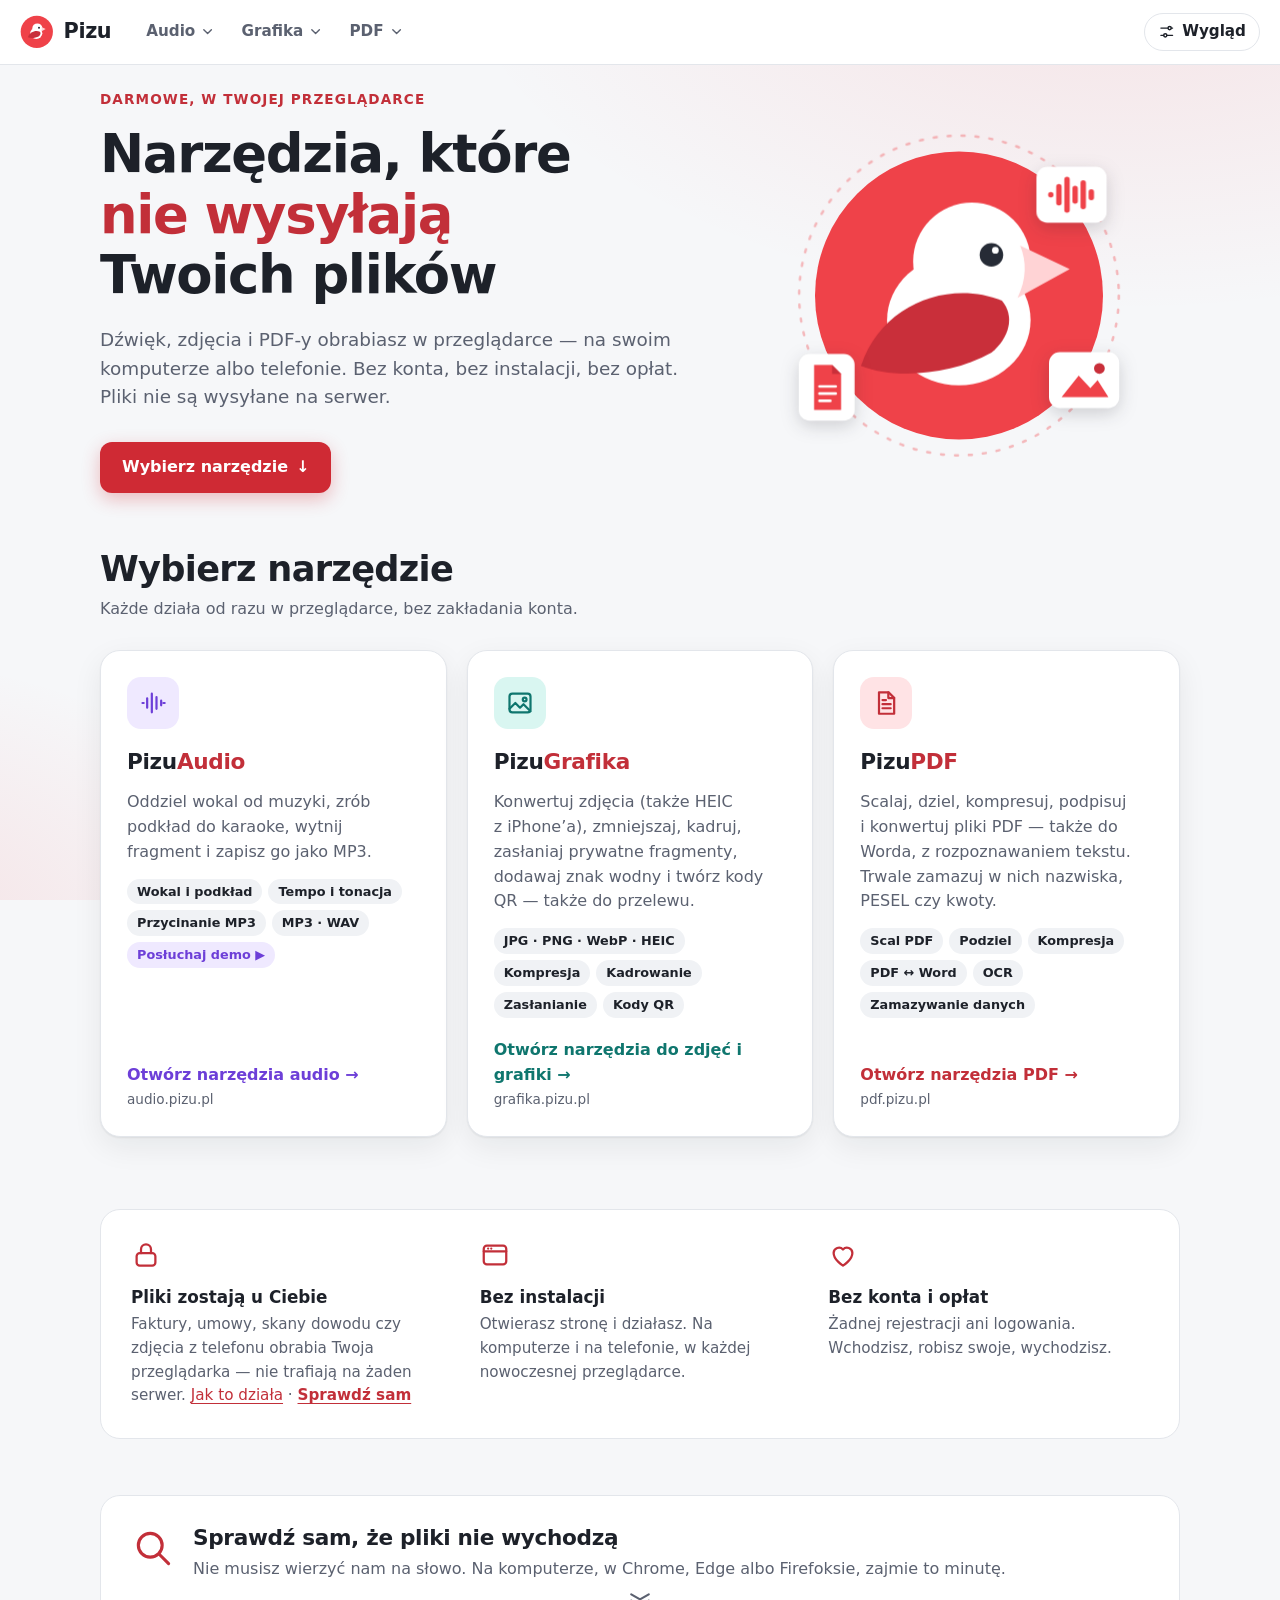
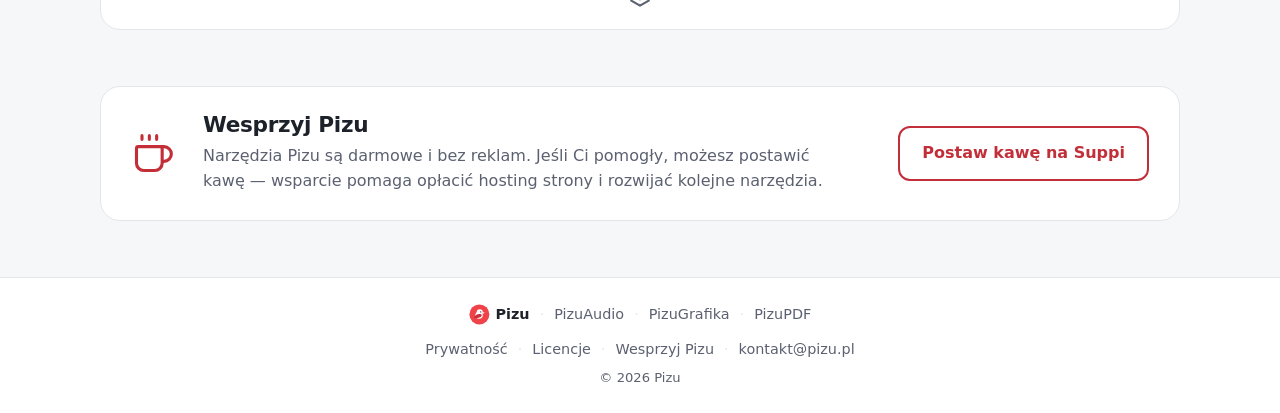
==== index.html @ 50d87a5e "Wdrożenie (2026-10-23 22:27) Źródło: pizu-pl a60a5ba" ====
<!DOCTYPE html>
<html lang="pl">
<head>
  <meta charset="utf-8">
  <meta name="viewport" content="width=device-width, initial-scale=1">
  <meta
    http-equiv="Content-Security-Policy"
    content="default-src 'self'; script-src 'self'; style-src 'self'; img-src 'self' data:; base-uri 'none'; form-action 'none'"
  >
  <title>Pizu — narzędzia, które nie wysyłają Twoich plików</title>
  <meta name="description" content="Darmowe narzędzia do dźwięku, zdjęć i PDF-ów, które działają w Twojej przeglądarce. Pliki są przetwarzane na Twoim urządzeniu, bez przesyłania ich na serwer.">
  <link rel="canonical" href="https://pizu.pl/">
  <meta name="theme-color" content="#f6f7f9" media="(prefers-color-scheme: light)">
  <meta name="theme-color" content="#121419" media="(prefers-color-scheme: dark)">
  <meta property="og:title" content="Pizu — narzędzia, które nie wysyłają Twoich plików">
  <meta property="og:description" content="Dźwięk, zdjęcia i PDF-y w przeglądarce. Bez konta, bez instalacji, bez wysyłania plików.">
  <meta property="og:type" content="website">
  <meta property="og:url" content="https://pizu.pl/">
  <meta property="og:site_name" content="Pizu">
  <meta property="og:locale" content="pl_PL">
  <!-- grafika: scripts/og-image.html → node scripts/og-image.mjs -->
  <meta property="og:image" content="https://pizu.pl/og-image.png">
  <meta property="og:image:type" content="image/png">
  <meta property="og:image:width" content="1200">
  <meta property="og:image:height" content="630">
  <meta property="og:image:alt" content="Ptak Pizu i napis: Pizu — narzędzia, które nie wysyłają Twoich plików. Dźwięk, zdjęcia, PDF.">
  <meta name="twitter:card" content="summary_large_image">
  <link rel="icon" type="image/svg+xml" href="favicon.svg">
  <!-- motyw, kontrast, tekst i animacje z panelu „Wygląd” — przed pierwszym malowaniem -->
  <script src="settings-init.js?v=d008af4809"></script>
  <!-- wspólna belka i stopka wszystkich stron Pizu (źródło: shell/, kopiuje scripts/sync-shell.mjs) -->
  <link rel="stylesheet" href="pizu-shell.css?v=130de81fc6">
  <link rel="stylesheet" href="start.css?v=0d80e760e8">
  <script src="pizu-shell.js?v=9f5e99d223" defer></script>
  <script src="start.js?v=29571391bf" defer></script>
</head>
<body>
  <a class="skip" href="#narzedzia">Przejdź do narzędzi</a>

  <pizu-header site="home" settings>
    <!-- bez JavaScriptu zostają zwykłe linki; skrypt zamienia je na pełną belkę z menu -->
    <nav class="pz-bar" aria-label="Narzędzia Pizu">
      <a class="pz-logo" href="https://pizu.pl/"><span class="pz-logo-name">Pizu</span></a>
      <a href="https://audio.pizu.pl/">PizuAudio</a>
      <a href="https://grafika.pizu.pl/">PizuGrafika</a>
      <a href="https://pdf.pizu.pl/">PizuPDF</a>
    </nav>
  </pizu-header>

  <main>
    <section class="hero">
      <div class="hero-text">
        <p class="eyebrow">Darmowe, w&nbsp;Twojej przeglądarce</p>
        <h1>Narzędzia, które <em>nie wysyłają</em> Twoich plików</h1>
        <p class="lead">
          Dźwięk, zdjęcia i&nbsp;PDF-y obrabiasz w&nbsp;przeglądarce — na swoim komputerze albo telefonie.
          Bez konta, bez instalacji, bez opłat. Pliki nie są wysyłane na serwer.
        </p>
        <a class="button" href="#narzedzia">Wybierz narzędzie <span aria-hidden="true">↓</span></a>
      </div>

      <div class="hero-art" aria-hidden="true">
        <svg class="mascot" viewBox="0 0 400 400">
          <circle cx="200" cy="205" r="160" class="c-brand" />
          <circle cx="200" cy="205" r="160" class="ring" />
          <g class="bird" transform="translate(62 80) scale(1.45)">
            <ellipse cx="95" cy="105" rx="55" ry="50" class="c-white" />
            <circle cx="105" cy="60" r="45" class="c-white" />
            <path d="M142 48 L180 66 L140 88 C147 74 147 60 142 48 Z" class="c-beak" />
            <g class="eye">
              <circle cx="120" cy="55" r="9" class="c-ink pupil" />
              <circle cx="123" cy="51.5" r="2.6" class="c-white glint" />
            </g>
            <path d="M20 140 C36 92 88 74 128 90 C138 102 134 118 120 130 C88 148 44 150 20 140 Z" class="c-wing" />
          </g>

          <!-- plakietki trzech narzędzi; animowana jest wewnętrzna grupa, bo CSS transform nadpisałby atrybut -->
          <g transform="translate(286 62)">
            <g class="badge badge-1">
              <rect width="78" height="62" rx="12" class="c-card" />
              <path d="M16 31 v0 M25 22 v18 M34 14 v34 M43 24 v14 M52 18 v26 M61 28 v6" class="c-wave" />
            </g>
          </g>
          <g transform="translate(300 268)">
            <g class="badge badge-2">
              <rect width="78" height="62" rx="12" class="c-card" />
              <path d="M14 50 L33 26 L46 40 L54 31 L66 50 Z" class="c-brand" />
              <circle cx="56" cy="18" r="6" class="c-wing" />
            </g>
          </g>
          <g transform="translate(22 270)">
            <g class="badge badge-3">
              <rect width="62" height="74" rx="12" class="c-card" />
              <path d="M17 12 h20 l10 10 v40 h-30 Z" class="c-brand" />
              <path d="M37 12 v10 h10 Z" class="c-wing" />
              <path d="M23 36 h18 M23 44 h18 M23 52 h12" class="c-lines" />
            </g>
          </g>
        </svg>
      </div>
    </section>

    <section id="narzedzia" class="tools" aria-labelledby="narzedzia-tytul">
      <div class="section-head">
        <h2 id="narzedzia-tytul">Wybierz narzędzie</h2>
        <p>Każde działa od razu w&nbsp;przeglądarce, bez zakładania konta.</p>
      </div>

      <!-- Cała karta prowadzi do narzędzia (rozciągnięty link .tool-link), a tagi to osobne linki do podstron —
           linków nie można zagnieżdżać, więc karta to <div>, nie <a>. -->
      <ul class="tool-list">
        <li>
          <div class="tool tool-audio">
            <span class="tool-icon" aria-hidden="true">
              <svg viewBox="0 0 24 24"><path d="M3 12h1M7 8v8M11 4v16M15 7v10M19 10v4M22 12h-1" /></svg>
            </span>
            <a class="tool-name tool-link" href="https://audio.pizu.pl/">Pizu<span class="tool-name-product">Audio</span></a>
            <span class="tool-desc">Oddziel wokal od muzyki, zrób podkład do karaoke, wytnij fragment i&nbsp;zapisz go jako MP3.</span>
            <span class="tool-tags">
              <a href="https://audio.pizu.pl/oddziel-wokal/">Wokal i&nbsp;podkład</a>
              <a href="https://audio.pizu.pl/oddziel-wokal/">Tempo i&nbsp;tonacja</a>
              <a href="https://audio.pizu.pl/przytnij-mp3/">Przycinanie MP3</a>
              <a href="https://audio.pizu.pl/przytnij-mp3/">MP3 · WAV</a>
              <a class="tool-demo" href="https://audio.pizu.pl/oddziel-wokal/?demo">Posłuchaj demo ▶</a>
            </span>
            <span class="tool-foot" aria-hidden="true">
              <span class="tool-go">Otwórz narzędzia audio <span>→</span></span>
              <span class="tool-url">audio.pizu.pl</span>
            </span>
          </div>
        </li>
        <li>
          <div class="tool tool-grafika">
            <span class="tool-icon" aria-hidden="true">
              <svg viewBox="0 0 24 24"><rect x="3" y="4" width="18" height="16" rx="2.5" /><path d="M3 17l5-5 4 4 3-3 6 6" /><circle cx="16" cy="9" r="1.6" /></svg>
            </span>
            <a class="tool-name tool-link" href="https://grafika.pizu.pl/">Pizu<span class="tool-name-product">Grafika</span></a>
            <span class="tool-desc">Konwertuj zdjęcia (także HEIC z&nbsp;iPhone’a), zmniejszaj, kadruj, zasłaniaj prywatne fragmenty, dodawaj znak wodny i&nbsp;twórz kody QR — także do przelewu.</span>
            <span class="tool-tags">
              <a href="https://grafika.pizu.pl/konwertuj-zdjecia/">JPG · PNG · WebP · HEIC</a>
              <a href="https://grafika.pizu.pl/konwertuj-zdjecia/">Kompresja</a>
              <a href="https://grafika.pizu.pl/kadruj-zdjecie/">Kadrowanie</a>
              <a href="https://grafika.pizu.pl/zaslon-i-znak-wodny/">Zasłanianie</a>
              <a href="https://grafika.pizu.pl/kod-qr/">Kody QR</a>
            </span>
            <span class="tool-foot" aria-hidden="true">
              <span class="tool-go">Otwórz narzędzia do zdjęć i grafiki <span>→</span></span>
              <span class="tool-url">grafika.pizu.pl</span>
            </span>
          </div>
        </li>
        <li>
          <div class="tool tool-pdf">
            <span class="tool-icon" aria-hidden="true">
              <svg viewBox="0 0 24 24"><path d="M6 2.8h8.2L19 7.6v13.6H6z" /><path d="M14 2.8v5h5" /><path d="M9 13h7M9 16.5h7M9 9.5h3" /></svg>
            </span>
            <a class="tool-name tool-link" href="https://pdf.pizu.pl/">Pizu<span class="tool-name-product">PDF</span></a>
            <span class="tool-desc">Scalaj, dziel, kompresuj, podpisuj i&nbsp;konwertuj pliki PDF — także do Worda, z&nbsp;rozpoznawaniem tekstu. Trwale zamazuj w&nbsp;nich nazwiska, PESEL czy kwoty.</span>
            <span class="tool-tags">
              <a href="https://pdf.pizu.pl/scal-pdf/">Scal PDF</a>
              <a href="https://pdf.pizu.pl/podziel-pdf/">Podziel</a>
              <a href="https://pdf.pizu.pl/kompresuj-pdf/">Kompresja</a>
              <a href="https://pdf.pizu.pl/pdf-na-word/">PDF ↔ Word</a>
              <a href="https://pdf.pizu.pl/ocr-pdf/">OCR</a>
              <a href="https://pdf.pizu.pl/zamaz-dane-w-pdf/">Zamazywanie danych</a>
            </span>
            <span class="tool-foot" aria-hidden="true">
              <span class="tool-go">Otwórz narzędzia PDF <span>→</span></span>
              <span class="tool-url">pdf.pizu.pl</span>
            </span>
          </div>
        </li>
      </ul>
    </section>

    <section class="why" aria-labelledby="why-tytul">
      <h2 id="why-tytul" class="visually-hidden">Dlaczego te narzędzia</h2>
      <ul class="why-list">
        <li>
          <svg viewBox="0 0 24 24" aria-hidden="true"><rect x="4.5" y="10.5" width="15" height="10" rx="2.5" /><path d="M8 10.5V7.5a4 4 0 0 1 8 0v3" /></svg>
          <h3>Pliki zostają u&nbsp;Ciebie</h3>
          <p>Faktury, umowy, skany dowodu czy zdjęcia z&nbsp;telefonu obrabia Twoja przeglądarka — nie trafiają na żaden serwer. <button class="link-button" type="button" data-about="privacy" aria-haspopup="dialog">Jak to działa</button> · <a href="#sprawdz">Sprawdź sam</a></p>
        </li>
        <li>
          <svg viewBox="0 0 24 24" aria-hidden="true"><rect x="3" y="4.5" width="18" height="15" rx="2.5" /><path d="M3 9h18M6.5 6.8h.01M9 6.8h.01" /></svg>
          <h3>Bez instalacji</h3>
          <p>Otwierasz stronę i&nbsp;działasz. Na komputerze i&nbsp;na telefonie, w&nbsp;każdej nowoczesnej przeglądarce.</p>
        </li>
        <li>
          <svg viewBox="0 0 24 24" aria-hidden="true"><path d="M12 20.5s-7.5-4.6-7.5-10.2A4.3 4.3 0 0 1 12 7.6a4.3 4.3 0 0 1 7.5 2.7c0 5.6-7.5 10.2-7.5 10.2z" /></svg>
          <h3>Bez konta i&nbsp;opłat</h3>
          <p>Żadnej rejestracji ani logowania. Wchodzisz, robisz swoje, wychodzisz.</p>
        </li>
      </ul>
    </section>

    <!-- Test prywatności dla każdego: karta Sieć w narzędziach przeglądarki (sprawdzone 23.10 na zamazywaniu z OCR).
         Wyjątki muszą się zgadzać z zakładką „Prywatność” w oknie „O Pizu”: model AI z Hugging Face w PizuAudio
         i raporty Sentry w PizuPDF. Gdy narzędzie zacznie łączyć się z czymś nowym, popraw też tę sekcję. -->
    <section id="sprawdz" class="check" aria-labelledby="sprawdz-tytul">
      <div class="check-head">
        <svg class="check-icon" viewBox="0 0 24 24" aria-hidden="true"><circle cx="10.5" cy="10.5" r="6.5" /><path d="M15.4 15.4L20.5 20.5" /></svg>
        <div>
          <h2 id="sprawdz-tytul">Sprawdź sam, że pliki nie wychodzą</h2>
          <p>Nie musisz wierzyć nam na słowo. Na komputerze, w&nbsp;Chrome, Edge albo Firefoksie, zajmie to minutę.</p>
        </div>
      </div>
      <!-- Domyślnie zwinięte: widać nagłówek i strzałkę. <details> działa bez JavaScriptu, Chrome sam je rozwija przy
           szukaniu na stronie, a nagłówek zostaje nagłówkiem (poza <summary>). Zwiniętą kartę rozwija kliknięcie
           w dowolnym miejscu (start.css), link „Sprawdź sam” i adres #sprawdz (start.js). -->
      <details class="check-more" id="sprawdz-kroki">
        <summary><span class="visually-hidden">Kroki: jak to sprawdzić</span><svg class="check-chevron" viewBox="0 0 24 24" aria-hidden="true"><path d="M5 7.5l7 4 7-4M5 12.5l7 4 7-4" /></svg></summary>
        <div class="check-body">
          <!-- Bez filtra po metodzie: lista od otwarcia panelu jest krótka, a filtr method:POST ukryłby PUT czy WebSocket.
               role="list", bo Safari z VoiceOver nie traktuje listy z list-style: none jak listy (wyjątek w scripts/w3c.mjs). -->
          <ol class="check-steps" role="list">
            <li>Otwórz narzędzie, np. <a href="https://pdf.pizu.pl/zamaz-dane-w-pdf/" target="_blank" rel="noopener">zamazywanie danych w&nbsp;PDF</a> (w&nbsp;nowej karcie — ta instrukcja zostanie tutaj), i&nbsp;naciśnij <kbd>F12</kbd>. Na Macu: <kbd>Option&nbsp;<span aria-hidden="true">⌥</span></kbd>&nbsp;+ <kbd>Command&nbsp;<span aria-hidden="true">⌘</span></kbd>&nbsp;+&nbsp;<kbd>I</kbd>.</li>
            <li>W&nbsp;panelu, który się otworzy, wybierz kartę <strong>Sieć</strong> (Network). Gdy panel jest wąski, bywa schowana pod przyciskiem <strong>»</strong>.</li>
            <li>Wrzuć plik i&nbsp;go obrób. Na liście pojawi się każde połączenie, które strona nawiąże od tej chwili.</li>
            <li>Przejrzyj listę: nie ma na niej nic, co wysyła Twój plik — najwyżej pobieranie części narzędzia, opisane w&nbsp;ramce.</li>
          </ol>
          <div class="check-notes">
            <h3>Co możesz tam zobaczyć</h3>
            <ul>
              <li>Pobieranie (GET) części narzędzia z&nbsp;jego serwera, np. pdf.pizu.pl, przy pierwszym użyciu niektórych funkcji, takich jak rozpoznawanie tekstu (OCR) czy zdjęcia HEIC. W&nbsp;PizuAudio przy pierwszym oddzielaniu wokalu także modelu AI (ok. 172&nbsp;MB) z&nbsp;Hugging Face. To przeglądarka ściąga narzędzie, a&nbsp;nie wysyła Twoich plików.</li>
              <li>W&nbsp;PizuPDF czasem małe żądanie POST do <code>ingest.de.sentry.io</code> — raport o&nbsp;błędzie albo czas wczytywania strony, bez pliku i&nbsp;jego nazwy. Kliknij je, żeby zobaczyć, co zawiera.</li>
            </ul>
          </div>
        </div>
      </details>
    </section>

    <!-- Zwykły link do Suppi zamiast ich widżetu: widżet wczytywałby obrazek z suppi.pl przy każdej wizycie. -->
    <section id="wsparcie" class="support" aria-labelledby="wsparcie-tytul">
      <svg class="support-icon" viewBox="0 0 24 24" aria-hidden="true"><path d="M10 2v2M14 2v2M6 2v2" /><path d="M16 8a1 1 0 0 1 1 1v8a4 4 0 0 1-4 4H7a4 4 0 0 1-4-4V9a1 1 0 0 1 1-1h14a4 4 0 1 1 0 8h-1" /></svg>
      <div class="support-text">
        <h2 id="wsparcie-tytul">Wesprzyj Pizu</h2>
        <p>Narzędzia Pizu są darmowe i&nbsp;bez reklam. Jeśli Ci pomogły, możesz postawić kawę — wsparcie pomaga opłacić hosting strony i&nbsp;rozwijać kolejne narzędzia.</p>
      </div>
      <a class="button support-button" href="https://suppi.pl/pizu" target="_blank" rel="noopener">Postaw kawę na Suppi<span class="visually-hidden"> (otwiera się w nowej karcie)</span></a>
    </section>
  </main>

  <pizu-footer>
    <p class="pz-foot">© 2026 Pizu · <a href="https://audio.pizu.pl/">PizuAudio</a> · <a href="https://grafika.pizu.pl/">PizuGrafika</a> · <a href="https://pdf.pizu.pl/">PizuPDF</a> · <a href="mailto:kontakt@pizu.pl">kontakt@pizu.pl</a></p>
  </pizu-footer>

  <!-- Okno „O Pizu” — jak „O aplikacji” w narzędziach. Prywatność streszcza zakładki „Prywatność” narzędzi:
       przy zmianach w narzędziach (co pobierają, co zapisują w przeglądarce) zaktualizuj też tutaj. -->
  <dialog class="about" aria-labelledby="about-title">
    <div class="settings-body">
      <div class="settings-head">
        <h2 id="about-title">O Pizu</h2>
        <button class="icon-button" type="button" data-dialog-close aria-label="Zamknij">
          <svg viewBox="0 0 24 24" aria-hidden="true"><path d="M6 6l12 12M18 6L6 18" /></svg>
        </button>
      </div>

      <div class="tabs" role="tablist" aria-label="Informacje o Pizu">
        <button type="button" role="tab" id="tab-privacy" aria-controls="panel-privacy" aria-selected="true" data-tab="privacy">Prywatność</button>
        <button type="button" role="tab" id="tab-licenses" aria-controls="panel-licenses" aria-selected="false" tabindex="-1" data-tab="licenses">Licencje</button>
        <button type="button" role="tab" id="tab-contact" aria-controls="panel-contact" aria-selected="false" tabindex="-1" data-tab="contact">Kontakt</button>
      </div>

      <div class="tab-panel" role="tabpanel" id="panel-privacy" aria-labelledby="tab-privacy" tabindex="0">
        <p class="about-lead">Twoje pliki są przetwarzane lokalnie w&nbsp;przeglądarce, bez przesyłania ich na serwer. Szczegóły:</p>
        <dl class="privacy-list">
          <div>
            <dt>Twoje pliki</dt>
            <dd>PizuAudio, PizuGrafika i&nbsp;PizuPDF obrabiają pliki w&nbsp;Twojej przeglądarce, na Twoim urządzeniu. Ani pliki, ani wyniki nie są przesyłane na nasz serwer ani do innych firm.</dd>
          </div>
          <div>
            <dt>Co pobiera przeglądarka</dt>
            <dd>Przy otwarciu narzędzia — jego stronę z&nbsp;serwera Pizu, a&nbsp;przy niektórych funkcjach dodatkowe moduły z&nbsp;tego samego serwera (np. obsługę zdjęć HEIC i&nbsp;rozpoznawanie tekstu w&nbsp;PDF). Wyjątek: model AI do oddzielania wokalu w&nbsp;PizuAudio (ok. 172&nbsp;MB) przy pierwszym użyciu pobierany jest z&nbsp;serwisu Hugging Face, który widzi wtedy Twój adres IP — ale nie Twoje nagrania.</dd>
          </div>
          <div>
            <dt>Czy potrzebny jest internet</dt>
            <dd>Tak — do otwarcia narzędzia i&nbsp;pobrania potrzebnych modułów. Sama obróbka plików odbywa się już na Twoim urządzeniu.</dd>
          </div>
          <div>
            <dt>Co zostaje w&nbsp;przeglądarce</dt>
            <dd>Ustawienia wyglądu, zapisywane osobno dla każdego adresu. PizuPDF pamięta też kopie ostatnio otwieranych plików, żeby łatwo do nich wrócić — każdą usuniesz ikoną kosza. PizuAudio przechowuje pobrany model AI, żeby nie ściągać go ponownie. Do zamknięcia karty narzędzie pamięta też, że wzmianka o&nbsp;wsparciu już się pokazała. Wszystko usuniesz, czyszcząc dane witryny w&nbsp;ustawieniach przeglądarki.</dd>
          </div>
          <div>
            <dt>Bez śledzenia</dt>
            <dd>Bez plików cookie, reklam, narzędzi analitycznych i&nbsp;zakładania konta. Serwer, jak każdy, zapisuje standardowe logi dostępu (m.in. adresy IP) w&nbsp;celach bezpieczeństwa i&nbsp;diagnostyki. PizuPDF wysyła do usługi Sentry (dane w&nbsp;Unii Europejskiej) techniczne raporty o&nbsp;błędach, a&nbsp;przy części wizyt także czas wczytywania strony — bez Twoich plików, ich nazw i&nbsp;adresu IP.</dd>
          </div>
          <div>
            <dt>Wsparcie przez Suppi</dt>
            <dd>Link „Wesprzyj Pizu” prowadzi do serwisu Suppi (Patronite). Strony Pizu łączą się z&nbsp;nim dopiero, gdy go klikniesz. Wpłatę obsługuje Suppi — strony Pizu nie mają dostępu do danych płatności.</dd>
          </div>
        </dl>
        <p class="privacy-more">Szczegóły każdego narzędzia znajdziesz w&nbsp;jego oknie „O&nbsp;aplikacji”, w&nbsp;zakładce „Prywatność”.</p>
      </div>

      <div class="tab-panel" role="tabpanel" id="panel-licenses" aria-labelledby="tab-licenses" tabindex="0" hidden>
        <p>Strona pizu.pl to własny kod (HTML, CSS i&nbsp;JavaScript) — bez bibliotek, czcionek ani skryptów z&nbsp;innych serwerów. Każde narzędzie ma własną listę licencji w&nbsp;oknie „O&nbsp;aplikacji”, w&nbsp;zakładce „Licencje”.</p>
        <details class="license">
          <summary>Ikona kubka (sekcja „Wesprzyj Pizu”) — Lucide, licencja ISC</summary>
          <p>Copyright (c) for portions of Lucide are held by Cole Bemis 2013-2022 as part of Feather (MIT). All other copyright (c) for Lucide are held by Lucide Contributors 2022.</p>
          <p>Permission to use, copy, modify, and/or distribute this software for any purpose with or without fee is hereby granted, provided that the above copyright notice and this permission notice appear in all copies.</p>
          <p>THE SOFTWARE IS PROVIDED "AS IS" AND THE AUTHOR DISCLAIMS ALL WARRANTIES WITH REGARD TO THIS SOFTWARE INCLUDING ALL IMPLIED WARRANTIES OF MERCHANTABILITY AND FITNESS. IN NO EVENT SHALL THE AUTHOR BE LIABLE FOR ANY SPECIAL, DIRECT, INDIRECT, OR CONSEQUENTIAL DAMAGES OR ANY DAMAGES WHATSOEVER RESULTING FROM LOSS OF USE, DATA OR PROFITS, WHETHER IN AN ACTION OF CONTRACT, NEGLIGENCE OR OTHER TORTIOUS ACTION, ARISING OUT OF OR IN CONNECTION WITH THE USE OR PERFORMANCE OF THIS SOFTWARE.</p>
        </details>
      </div>

      <div class="tab-panel" role="tabpanel" id="panel-contact" aria-labelledby="tab-contact" tabindex="0" hidden>
        <p>Pytania, uwagi i&nbsp;zgłoszenia błędów: <a href="mailto:kontakt@pizu.pl">kontakt@pizu.pl</a>. Przy błędzie podaj nazwę narzędzia i&nbsp;numer wersji — jest w&nbsp;stopce każdego narzędzia.</p>
        <p>Narzędzia Pizu są darmowe i&nbsp;bez reklam. Jeśli Ci pomogły, możesz <a href="https://suppi.pl/pizu" target="_blank" rel="noopener">postawić kawę na Suppi<span class="visually-hidden"> (otwiera się w nowej karcie)</span></a>.</p>
      </div>
    </div>
  </dialog>

  <!-- Panel „Wygląd i dostępność” — te same opcje i opisy co w narzędziach Pizu.
       Zmiany działają od razu i są zapisywane w tej przeglądarce (start.js). -->
  <dialog class="settings" aria-labelledby="settings-title">
    <div class="settings-body">
      <div class="settings-head">
        <h2 id="settings-title">Wygląd i dostępność</h2>
        <button class="icon-button" type="button" data-settings-close aria-label="Zamknij ustawienia">
          <svg viewBox="0 0 24 24" aria-hidden="true"><path d="M6 6l12 12M18 6L6 18" /></svg>
        </button>
      </div>

      <fieldset class="setting">
        <legend>Motyw</legend>
        <div class="choices">
          <label><input type="radio" name="theme" value="light"><span><svg viewBox="0 0 24 24" aria-hidden="true"><circle cx="12" cy="12" r="4" /><path d="M12 2.5v2M12 19.5v2M2.5 12h2M19.5 12h2M5.3 5.3l1.4 1.4M17.3 17.3l1.4 1.4M5.3 18.7l1.4-1.4M17.3 6.7l1.4-1.4" /></svg>Jasny</span></label>
          <label><input type="radio" name="theme" value="dark"><span><svg viewBox="0 0 24 24" aria-hidden="true"><path d="M20 14.5A8 8 0 0 1 9.5 4a8 8 0 1 0 10.5 10.5z" /></svg>Ciemny</span></label>
          <label><input type="radio" name="theme" value="auto"><span><svg viewBox="0 0 24 24" aria-hidden="true"><rect x="3" y="4" width="18" height="12.5" rx="2" /><path d="M9 20.5h6M12 16.5v4" /></svg>Automatyczny</span></label>
        </div>
      </fieldset>

      <fieldset class="setting" aria-describedby="setting-contrast-hint">
        <legend>Kontrast</legend>
        <p class="setting-hint" id="setting-contrast-hint">Wysoki kontrast przyciemnia teksty i&nbsp;obramowania oraz wzmacnia kolory przycisków.</p>
        <div class="choices">
          <label><input type="radio" name="contrast" value="normal"><span>Standardowy</span></label>
          <label><input type="radio" name="contrast" value="high"><span>Wysoki</span></label>
        </div>
      </fieldset>

      <fieldset class="setting" aria-describedby="setting-text-hint">
        <legend>Wielkość tekstu</legend>
        <p class="setting-hint" id="setting-text-hint">Powiększa tekst i&nbsp;przyciski na całej stronie.</p>
        <div class="choices">
          <label><input type="radio" name="textScale" value="100"><span>100%</span></label>
          <label><input type="radio" name="textScale" value="115"><span>115%</span></label>
          <label><input type="radio" name="textScale" value="130"><span>130%</span></label>
          <label><input type="radio" name="textScale" value="150"><span>150%</span></label>
        </div>
      </fieldset>

      <fieldset class="setting" aria-describedby="setting-motion-hint">
        <legend>Animacje</legend>
        <p class="setting-hint" id="setting-motion-hint">Ograniczone wyłączają przejścia i&nbsp;ruchome efekty, także ptaka, który mruga i&nbsp;wodzi okiem.</p>
        <div class="choices">
          <label><input type="radio" name="motion" value="system"><span>Jak w&nbsp;systemie</span></label>
          <label><input type="radio" name="motion" value="reduced"><span>Ograniczone</span></label>
          <label><input type="radio" name="motion" value="full"><span>Pełne</span></label>
        </div>
      </fieldset>

      <p class="settings-note">Ustawienia są zapamiętywane tylko w&nbsp;tej przeglądarce. Klawiszem Tab przechodzisz między elementami strony, a&nbsp;strzałkami wybierasz opcje w&nbsp;grupie.</p>

      <div class="settings-foot">
        <button class="text-button" type="button" data-settings-reset>
          <svg viewBox="0 0 24 24" aria-hidden="true"><path d="M4 12a8 8 0 1 0 2.4-5.7M4 4v4.5h4.5" /></svg>
          Przywróć domyślne
        </button>
        <button class="button button-small" type="button" data-settings-close>Gotowe</button>
      </div>
    </div>
  </dialog>
</body>
</html>
---- pizu-shell.css ----
/* Pizu — wspólna belka (<pizu-header>) i stopka (<pizu-footer>) — patrz pizu-shell.js.
   Jedno źródło: shell/ w projekcie pizu-pl; scripts/sync-shell.mjs kopiuje do każdej strony.

   Kolory jak na pizu.pl. Jasny i ciemny wariant wybiera light-dark() według color-scheme strony
   (pizu.pl: data-theme, narzędzia: klasa .dark); wysoki kontrast: data-contrast="high" albo .contrast-high.
   Rozmiary w rem — rosną razem z ustawieniem „Wielkość tekstu”. */

:root {
  --pz-ink: light-dark(#1d2129, #eef0f4);
  --pz-muted: light-dark(#5b6170, #a6acb9);
  --pz-surface: light-dark(#ffffff, #1b1e25);
  --pz-line: light-dark(#e3e6eb, #2a2e37);
  --pz-chip: light-dark(#f0f2f5, #23262e);
  --pz-brand-ink: light-dark(#c22f39, #f47279);
  --pz-brand-tile: light-dark(#ffe3e5, #3a1f23);
  --pz-focus: light-dark(#2563eb, #7aa2ff);
  --pz-shadow-color: light-dark(rgba(20, 24, 33, 0.12), rgba(0, 0, 0, 0.5));
  /* szerokość treści belki i stopki: pełna, żeby logo stało w tym samym miejscu na każdej stronie
     (strona może ją ograniczyć) */
  --pz-max: none;
}

:root[data-contrast="high"],
:root.contrast-high {
  --pz-ink: light-dark(#0b0d12, #ffffff);
  --pz-muted: light-dark(#343944, #dde0e7);
  --pz-line: light-dark(#7d8491, #7f8694);
  --pz-chip: light-dark(#e3e6eb, #2c3039);
  --pz-brand-ink: light-dark(#a3202a, #ff8a8f);
  --pz-focus: light-dark(#1d4ed8, #a5c0ff);
}

pizu-header,
pizu-footer {
  display: block;
  color: var(--pz-ink);
  background: var(--pz-surface);
  line-height: 1.4;
}

pizu-header *,
pizu-footer * {
  box-sizing: border-box;
}

pizu-header {
  position: relative;
  z-index: 40;
  border-bottom: 1px solid var(--pz-line);
}

/* przed załadowaniem skryptu: ta sama wysokość, żeby strona nie skakała */
pizu-header:not(:defined) {
  min-height: 4rem;
}

pizu-footer {
  border-top: 1px solid var(--pz-line);
}

pizu-header :focus-visible,
pizu-footer :focus-visible {
  outline: 3px solid var(--pz-focus);
  outline-offset: 2px;
  border-radius: 8px;
}

.pz-visually-hidden {
  position: absolute;
  width: 1px;
  height: 1px;
  overflow: hidden;
  clip: rect(0 0 0 0);
  white-space: nowrap;
}

/* ── logo ──────────────────────────────────────────────── */

.pz-mark {
  flex: none;
  width: 2.1rem;
  height: 2.1rem;
}

.pz-c-brand { fill: #ef4249; }
.pz-c-white { fill: #fff; }
.pz-c-beak { fill: #ffd3d5; }
.pz-c-ink { fill: #262b36; }
.pz-c-wing { fill: #c92f3a; }

.pz-icon,
.pz-chevron {
  flex: none;
  width: 1.15em;
  height: 1.15em;
  fill: none;
  stroke: currentColor;
  stroke-width: 1.9;
  stroke-linecap: round;
  stroke-linejoin: round;
}

/* ── belka ─────────────────────────────────────────────── */

.pz-bar {
  display: flex;
  align-items: center;
  gap: 8px 16px;
  max-width: var(--pz-max);
  min-height: 4rem;
  margin-inline: auto;
  padding: 10px 20px;
}

.pz-logo {
  display: inline-flex;
  align-items: center;
  gap: 10px;
  padding: 4px 6px 4px 0;
  color: var(--pz-ink);
  text-decoration: none;
}

.pz-logo-name {
  font-size: 1.3rem;
  font-weight: 800;
  letter-spacing: -0.02em;
}

.pz-nav-list,
.pz-panel-list,
.pz-mobile-list {
  margin: 0;
  padding: 0;
  list-style: none;
}

.pz-nav-list {
  display: flex;
  gap: 2px;
}

.pz-nav-item {
  position: relative;
}

.pz-nav-btn {
  display: inline-flex;
  align-items: center;
  gap: 5px;
  padding: 8px 11px 8px 13px;
  border: 0;
  border-radius: 999px;
  background: transparent;
  color: var(--pz-muted);
  font: inherit;
  font-size: 0.95rem;
  font-weight: 600;
  cursor: pointer;
}

.pz-nav-btn:hover,
.pz-nav-btn[aria-expanded="true"] {
  background: var(--pz-chip);
  color: var(--pz-ink);
}

.pz-nav-btn.is-current {
  color: var(--pz-brand-ink);
}

.pz-chevron {
  width: 1em;
  height: 1em;
  stroke-width: 2.2;
}

.pz-nav-btn[aria-expanded="true"] .pz-chevron {
  transform: rotate(180deg);
}

/* narzędzie pracuje w tle (atrybut busy) */
.pz-spinner {
  flex: none;
  width: 0.9em;
  height: 0.9em;
  margin-left: 6px;
  vertical-align: -0.1em;
  fill: none;
  stroke: var(--pz-brand-ink);
  stroke-width: 3;
  stroke-linecap: round;
  animation: pz-spin 0.9s linear infinite;
}

@keyframes pz-spin {
  to { transform: rotate(360deg); }
}

/* „Ograniczone animacje” z panelu „Wygląd” (narzędzia: .reduce-motion, pizu.pl: data-motion) */
:root.reduce-motion .pz-spinner,
:root[data-motion="reduced"] .pz-spinner {
  animation: none;
}

@media (prefers-reduced-motion: reduce) {
  :root:not(.motion-full):not([data-motion="full"]) .pz-spinner {
    animation: none;
  }
}

/* ── rozwijane kategorie ───────────────────────────────── */

.pz-panel {
  position: absolute;
  top: calc(100% + 10px);
  left: 0;
  width: 21rem;
  padding: 8px;
  border: 1px solid var(--pz-line);
  border-radius: 16px;
  background: var(--pz-surface);
  box-shadow: 0 2px 4px var(--pz-shadow-color), 0 18px 40px var(--pz-shadow-color);
}

.pz-panel[hidden] {
  display: none;
}

.pz-panel-wide {
  width: 36rem;
}

/* dwie kolumny czytane z góry na dół (PDF: 10 narzędzi → 5 wierszy), żeby pokrewne leżały obok siebie */
.pz-panel-wide .pz-panel-list {
  grid-auto-flow: column;
  grid-template-columns: repeat(2, minmax(0, 1fr));
  grid-template-rows: repeat(5, auto);
}

.pz-panel-head {
  display: flex;
  flex-wrap: wrap;
  align-items: baseline;
  justify-content: space-between;
  gap: 2px 12px;
  margin-bottom: 6px;
  padding: 6px 10px 10px;
  border-bottom: 1px solid var(--pz-line);
}

.pz-product {
  color: var(--pz-ink);
  font-size: 1.05rem;
  font-weight: 800;
  letter-spacing: -0.015em;
  text-decoration: none;
}

.pz-product:hover {
  text-decoration: underline;
  text-underline-offset: 3px;
}

/* nazwa narzędzia w kolorze marki — jak w logo narzędzi (ZASADY-MARKI.md) */
.pz-product-name {
  color: var(--pz-brand-ink);
}

.pz-panel-about {
  color: var(--pz-muted);
  font-size: 0.85rem;
  font-weight: 400;
}

.pz-panel-list {
  display: grid;
  gap: 2px;
}

.pz-tool {
  display: block;
  padding: 8px 10px;
  border-radius: 10px;
  color: var(--pz-ink);
  text-decoration: none;
}

.pz-tool:hover {
  background: var(--pz-chip);
}

.pz-tool[aria-current="page"] {
  background: var(--pz-brand-tile);
}

.pz-tool-name {
  display: block;
  font-size: 0.95rem;
  font-weight: 600;
}

.pz-tool[aria-current="page"] .pz-tool-name {
  color: var(--pz-brand-ink);
}

.pz-tool-desc {
  display: block;
  margin-top: 1px;
  color: var(--pz-muted);
  font-size: 0.82rem;
  line-height: 1.35;
}

/* ── przyciski po prawej ───────────────────────────────── */

.pz-actions {
  display: flex;
  align-items: center;
  gap: 8px;
  margin-left: auto;
}

.pz-btn {
  display: inline-flex;
  align-items: center;
  gap: 7px;
  padding: 7px 13px;
  border: 1px solid var(--pz-line);
  border-radius: 999px;
  background: var(--pz-surface);
  color: var(--pz-ink);
  font: inherit;
  font-size: 0.95rem;
  font-weight: 600;
  cursor: pointer;
}

.pz-btn:hover,
.pz-btn[aria-expanded="true"] {
  background: var(--pz-chip);
}

.pz-menu-btn {
  display: none;
}

/* ── menu na telefonie ─────────────────────────────────── */

.pz-mobile {
  max-width: var(--pz-max);
  margin-inline: auto;
  padding: 4px 20px 14px;
}

.pz-mobile[hidden] {
  display: none;
}

.pz-mobile-group {
  padding-block: 10px;
}

.pz-mobile-group + .pz-mobile-group {
  border-top: 1px solid var(--pz-line);
}

.pz-mobile-title {
  margin: 0 0 4px;
}

.pz-mobile-list {
  display: flex;
  flex-wrap: wrap;
  gap: 4px;
}

.pz-mobile-list .pz-tool {
  padding: 7px 12px;
  border: 1px solid var(--pz-line);
  border-radius: 999px;
}

.pz-mobile-list .pz-tool-name {
  font-size: 0.9rem;
}

@media (max-width: 880px) {
  .pz-nav {
    display: none;
  }

  .pz-menu-btn {
    display: inline-flex;
  }
}

@media (min-width: 881px) {
  .pz-mobile {
    display: none;
  }
}

@media (max-width: 480px) {
  .pz-bar {
    padding-inline: 16px;
  }

  /* na wąskim ekranie „Wygląd” zostaje samą ikoną (nazwa w aria-label) */
  .pz-settings .pz-btn-text {
    display: none;
  }

  .pz-settings {
    padding-inline: 9px;
  }

  .pz-mobile {
    padding-inline: 16px;
  }
}

/* ── stopka ────────────────────────────────────────────── */

.pz-foot {
  display: grid;
  justify-items: center;
  gap: 6px;
  max-width: var(--pz-max);
  margin-inline: auto;
  padding: 22px 20px 26px;
  color: var(--pz-muted);
  font-size: 0.9rem;
  text-align: center;
}

.pz-foot-row {
  display: flex;
  flex-wrap: wrap;
  align-items: center;
  justify-content: center;
  margin: 0;
}

.pz-foot a,
.pz-foot button {
  padding: 4px 4px;
  border: 0;
  background: none;
  color: inherit;
  font: inherit;
  text-decoration: none;
  cursor: pointer;
}

.pz-foot a:hover,
.pz-foot button:hover {
  color: var(--pz-ink);
  text-decoration: underline;
  text-underline-offset: 3px;
}

.pz-foot .pz-foot-brand {
  display: inline-flex;
  align-items: center;
  gap: 6px;
  color: var(--pz-ink);
  font-weight: 800;
}

.pz-foot-brand .pz-mark {
  width: 1.3rem;
  height: 1.3rem;
}

.pz-sep {
  padding-inline: 6px;
  color: var(--pz-line);
}

.pz-foot-meta {
  font-size: 0.82rem;
}
---- start.css ----
/* Pizu — strona startowa pizu.pl. Kolory jak w narzędziach (PizuPDF, PizuAudio, PizuGrafika). */

/* Każdy kolor ma wersję jasną i ciemną (light-dark). O wyborze decyduje color-scheme:
   system, chyba że w panelu „Wygląd” ustawiono motyw (atrybut data-theme na <html>). */
:root {
  color-scheme: light dark;
  --bg: light-dark(#f6f7f9, #121419);
  --surface: light-dark(#ffffff, #1b1e25);
  --ink: light-dark(#1d2129, #eef0f4);
  --muted: light-dark(#5b6170, #a6acb9);
  --line: light-dark(#e3e6eb, #2a2e37);
  --chip: light-dark(#f0f2f5, #23262e);
  --brand: #ef4249;
  --brand-deep: #c92f3a;
  --brand-soft: #ffd3d5;
  --brand-ink: light-dark(#c22f39, #f47279);
  /* Czerwone przyciski z białym napisem: te same odcienie co w PizuPDF, ≥ 4,5 : 1 w obu motywach
     (#ef4249 z bielą ma tylko 3,8 : 1, więc zostaje dla logo i ilustracji). */
  --button: #cf2a34;
  --button-hover: #b4242d;
  --glow:light-dark(rgba(239, 66, 73, 0.12), rgba(239, 66, 73, 0.16));
  --shadow-color: light-dark(rgba(20, 24, 33, 0.07), rgba(0, 0, 0, 0.3));
  --shadow: 0 1px 2px var(--shadow-color), 0 10px 30px var(--shadow-color);
  --shadow-hover: 0 2px 4px var(--shadow-color), 0 18px 40px var(--shadow-color);
  --backdrop: light-dark(rgba(20, 24, 33, 0.45), rgba(0, 0, 0, 0.65));
  --focus: light-dark(#2563eb, #7aa2ff);

  --audio: light-dark(#6d3fd8, #b9a0ff);
  --audio-tile: light-dark(#efe9ff, #2b2442);
  --grafika: light-dark(#0f766e, #5ee0d0);
  --grafika-tile: light-dark(#d9f6f1, #173430);
  --pdf: light-dark(#c22f39, #f47279);
  --pdf-tile: light-dark(#ffe3e5, #3a1f23);
}

:root[data-theme="light"] { color-scheme: light; }
:root[data-theme="dark"] { color-scheme: dark; }

/* Wysoki kontrast: ciemniejsze (w ciemnym motywie jaśniejsze) teksty i obramowania, mocniejsze kolory. */
:root[data-contrast="high"] {
  --ink: light-dark(#0b0d12, #ffffff);
  --muted: light-dark(#343944, #dde0e7);
  --line: light-dark(#7d8491, #7f8694);
  --chip: light-dark(#e3e6eb, #2c3039);
  --brand-ink: light-dark(#a3202a, #ff8a8f);
  --button: #c11a24;
  --button-hover: #9d141c;
  --focus: light-dark(#1d4ed8, #a5c0ff);
  --audio: light-dark(#5124b5, #d0c0ff);
  --grafika: light-dark(#0a5a54, #86f2e4);
  --pdf: light-dark(#a3202a, #ff8a8f);
}

/* Wielkość tekstu: czcionki są w rem, więc rosną razem z ustawieniem, a przyciski razem z nimi. */
:root[data-text="115"] { font-size: 115%; }
:root[data-text="130"] { font-size: 130%; }
:root[data-text="150"] { font-size: 150%; }

*,
*::before,
*::after {
  box-sizing: border-box;
}

html {
  -webkit-text-size-adjust: 100%;
}

@media (prefers-reduced-motion: no-preference) {
  html:not([data-motion="reduced"]) { scroll-behavior: smooth; }
}

html[data-motion="full"] { scroll-behavior: smooth; }

body {
  display: flex;
  flex-direction: column;
  margin: 0;
  min-height: 100vh;
  font-family: "Segoe UI", system-ui, -apple-system, Roboto, "Helvetica Neue", Arial, sans-serif;
  font-size: 1rem;
  line-height: 1.55;
  color: var(--ink);
  background:
    radial-gradient(1100px 620px at 88% -8%, var(--glow), transparent 62%),
    radial-gradient(700px 480px at -10% 105%, var(--glow), transparent 60%),
    var(--bg);
  background-attachment: fixed;
}

a {
  color: inherit;
}

:focus-visible {
  outline: 3px solid var(--focus);
  outline-offset: 3px;
  border-radius: 6px;
}

h1,
h2,
h3 {
  line-height: 1.15;
  margin: 0;
}

p {
  margin: 0;
}

.visually-hidden {
  position: absolute;
  width: 1px;
  height: 1px;
  overflow: hidden;
  clip: rect(0 0 0 0);
  white-space: nowrap;
}

.skip {
  position: absolute;
  left: 16px;
  top: -60px;
  z-index: 10;
  padding: 10px 14px;
  border-radius: 10px;
  background: var(--surface);
  box-shadow: var(--shadow);
  font-weight: 600;
}

.skip:focus {
  top: 12px;
}

/* ── układ ─────────────────────────────────────────────── */

/* Belka i stopka to wspólny komponent Pizu (pizu-shell.css, ta sama szerokość 1120 px). */
main {
  flex: 1 0 auto;
  width: 100%;
  max-width: 1120px;
  margin-inline: auto;
  padding-inline: 20px;
}

/* ── hero ──────────────────────────────────────────────── */

.hero {
  display: grid;
  grid-template-columns: minmax(0, 1.15fr) minmax(0, 0.85fr);
  align-items: center;
  gap: 40px;
  padding-block: 24px 56px;
}

.eyebrow {
  margin-bottom: 14px;
  color: var(--brand-ink);
  font-size: 0.85rem;
  font-weight: 700;
  letter-spacing: 0.08em;
  text-transform: uppercase;
}

.hero h1 {
  font-size: clamp(2.15rem, 5.2vw, 3.3rem);
  font-weight: 800;
  letter-spacing: -0.025em;
  text-wrap: balance;
}

.hero h1 em {
  font-style: normal;
  color: var(--brand-ink);
}

.lead {
  max-width: 34em;
  margin-top: 20px;
  color: var(--muted);
  font-size: 1.15rem;
}

.button {
  display: inline-flex;
  align-items: center;
  gap: 8px;
  margin-top: 30px;
  padding: 13px 22px;
  border-radius: 12px;
  background: var(--button);
  color: #fff;
  font-weight: 700;
  text-decoration: none;
  box-shadow: 0 6px 18px rgba(207, 42, 52, 0.3);
  transition: transform 0.15s, box-shadow 0.15s, background-color 0.15s;
}

.button:hover {
  background: var(--button-hover);
  transform: translateY(-1px);
  box-shadow: 0 10px 24px rgba(207, 42, 52, 0.35);
}

.hero-art {
  display: flex;
  justify-content: center;
}

.mascot {
  width: 100%;
  max-width: 360px;
  height: auto;
  overflow: visible;
}

/* ── kolory ilustracji ─────────────────────────────────── */

.c-brand { fill: var(--brand); }
.c-white { fill: #fff; }
.c-beak { fill: var(--brand-soft); }
.c-ink { fill: #262b36; }
.c-wing { fill: var(--brand-deep); }
.c-card { fill: #fff; }

.c-wave {
  fill: none;
  stroke: var(--brand);
  stroke-width: 6;
  stroke-linecap: round;
}

.c-lines {
  fill: none;
  stroke: #fff;
  stroke-width: 3;
  stroke-linecap: round;
}

.ring {
  fill: none;
  stroke: var(--brand);
  stroke-opacity: 0.35;
  stroke-width: 2.5;
  stroke-dasharray: 3 11;
  stroke-linecap: round;
  transform: scale(1.11);
  transform-box: fill-box;
  transform-origin: center;
}

.badge {
  filter: drop-shadow(0 6px 10px rgba(20, 24, 33, 0.18));
}

/* ── karty narzędzi ────────────────────────────────────── */

.section-head {
  margin-bottom: 28px;
}

.section-head h2 {
  font-size: clamp(1.6rem, 3.2vw, 2.2rem);
  font-weight: 800;
  letter-spacing: -0.02em;
}

.section-head p {
  margin-top: 8px;
  color: var(--muted);
}

.tool-list,
.why-list {
  margin: 0;
  padding: 0;
  list-style: none;
}

.tool-list {
  display: grid;
  grid-template-columns: repeat(auto-fit, minmax(270px, 1fr));
  gap: 20px;
}

.tool {
  --tool: var(--brand-ink);
  --tile: var(--chip);
  position: relative;
  display: flex;
  flex-direction: column;
  gap: 12px;
  height: 100%;
  padding: 26px;
  border: 1px solid var(--line);
  border-radius: 20px;
  background: var(--surface);
  box-shadow: var(--shadow);
  text-decoration: none;
  transition: transform 0.18s, box-shadow 0.18s, border-color 0.18s;
}

.tool-audio { --tool: var(--audio); --tile: var(--audio-tile); }
.tool-grafika { --tool: var(--grafika); --tile: var(--grafika-tile); }
.tool-pdf { --tool: var(--pdf); --tile: var(--pdf-tile); }

.tool:hover {
  transform: translateY(-4px);
  border-color: var(--tool);
  box-shadow: var(--shadow-hover);
}

/* Rozciągnięty link: klik w dowolne miejsce karty otwiera narzędzie, obwódka fokusu obejmuje całą kartę. */
.tool-link {
  text-decoration: none;
}

.tool-link::after {
  content: "";
  position: absolute;
  inset: 0;
  border-radius: 20px;
}

.tool-link:focus-visible {
  outline: none;
}

.tool:has(.tool-link:focus-visible) {
  outline: 3px solid var(--focus);
  outline-offset: 3px;
}

.tool-icon {
  display: grid;
  place-items: center;
  width: 52px;
  height: 52px;
  border-radius: 14px;
  background: var(--tile);
  color: var(--tool);
}

.tool-icon svg {
  width: 28px;
  height: 28px;
  fill: none;
  stroke: currentColor;
  stroke-width: 1.9;
  stroke-linecap: round;
  stroke-linejoin: round;
}

.tool-name {
  margin-top: 4px;
  font-size: 1.35rem;
  font-weight: 800;
  letter-spacing: -0.015em;
}

/* Nazwa jak w logo narzędzi: „Pizu” w kolorze tekstu, nazwa narzędzia na czerwono (ZASADY-MARKI.md). */
.tool-name-product {
  color: var(--brand-ink);
}

.tool-desc {
  color: var(--muted);
}

.tool-tags {
  display: flex;
  flex-wrap: wrap;
  gap: 6px;
  margin-top: 2px;
}

/* Tagi prowadzą do podstron narzędzi — leżą nad rozciągniętym linkiem karty. */
.tool-tags a {
  position: relative;
  z-index: 1;
  padding: 3px 10px;
  border-radius: 999px;
  background: var(--chip);
  color: var(--ink);
  font-size: 0.8rem;
  font-weight: 600;
  text-decoration: none;
  transition: background 0.18s, color 0.18s;
}

.tool-tags a:hover,
.tool-tags .tool-demo {
  background: var(--tile);
  color: var(--tool);
}

.tool-tags .tool-demo:hover {
  text-decoration: underline;
}

/* Zakończenie karty: co się stanie po kliknięciu, a pod spodem adres mniejszym tekstem. */
.tool-foot {
  display: flex;
  flex-direction: column;
  gap: 2px;
  margin-top: auto;
  padding-top: 8px;
}

.tool-go {
  color: var(--tool);
  font-weight: 700;
}

.tool-url {
  color: var(--muted);
  font-size: 0.85rem;
}

.tool-go span {
  display: inline-block;
  transition: transform 0.18s;
}

.tool:hover .tool-go span {
  transform: translateX(4px);
}

/* ── dlaczego ──────────────────────────────────────────── */

.why {
  margin-block: 72px 56px;
}

.why-list {
  display: grid;
  grid-template-columns: repeat(3, minmax(0, 1fr));
  gap: 28px;
  padding: 30px;
  border: 1px solid var(--line);
  border-radius: 20px;
  background: var(--surface);
}

.why-list svg {
  width: 30px;
  height: 30px;
  margin-bottom: 10px;
  fill: none;
  stroke: var(--brand-ink);
  stroke-width: 1.8;
  stroke-linecap: round;
  stroke-linejoin: round;
}

.why-list h3 {
  font-size: 1.05rem;
  font-weight: 700;
}

.why-list p {
  margin-top: 6px;
  color: var(--muted);
  font-size: 0.95rem;
}

.why-list a,
.about a,
.link-button {
  color: var(--brand-ink);
  font-weight: 600;
  text-underline-offset: 3px;
}

/* przycisk wyglądający jak link (otwiera okno, a nie inną stronę) */
.link-button {
  padding: 0;
  border: 0;
  background: none;
  font: inherit;
  text-decoration: underline;
  cursor: pointer;
}

/* ── sprawdź sam ───────────────────────────────────────── */

.check {
  position: relative;
  margin-bottom: 56px;
  padding: 30px 30px 14px;
  border: 1px solid var(--line);
  border-radius: 20px;
  background: var(--surface);
}

/* Domyślnie zwinięta: pod nagłówkiem podwójna strzałka (<summary>). Zwiniętą kartę rozwija kliknięcie w dowolnym
   miejscu — summary rozciąga się na całą kartę; po rozwinięciu zwija ją już tylko strzałka. */
.check-more > summary {
  display: flex;
  justify-content: center;
  margin-top: 4px;
  color: var(--muted);
  list-style: none;
  cursor: pointer;
}

.check-more > summary::-webkit-details-marker {
  display: none;
}

.check-more:not([open]) > summary::after {
  content: "";
  position: absolute;
  inset: 0;
  border-radius: 20px;
}

.check-more > summary:hover,
.check:has(.check-more:not([open])):hover .check-more > summary {
  color: var(--brand-ink);
}

.check-chevron {
  width: 30px;
  height: 30px;
  fill: none;
  stroke: currentColor;
  stroke-width: 1.8;
  stroke-linecap: round;
  stroke-linejoin: round;
  transition: transform 0.18s;
}

.check-more[open] .check-chevron {
  transform: rotate(180deg);
}

/* fokus z klawiatury: obwódka całej zwiniętej karty, jak przy kartach narzędzi; po rozwinięciu — samej strzałki */
.check-more:not([open]) > summary:focus-visible {
  outline: none;
}

.check:has(.check-more:not([open]) > summary:focus-visible) {
  outline: 3px solid var(--focus);
  outline-offset: 3px;
}

.check-head {
  display: flex;
  align-items: flex-start;
  gap: 18px;
}

.check-icon {
  flex: none;
  width: 44px;
  height: 44px;
  fill: none;
  stroke: var(--brand-ink);
  stroke-width: 1.7;
  stroke-linecap: round;
  stroke-linejoin: round;
}

.check-head h2 {
  font-size: 1.35rem;
  font-weight: 800;
  letter-spacing: -0.015em;
}

.check-head p {
  margin-top: 6px;
  color: var(--muted);
}

/* kroki po lewej, wyjątki po prawej (na telefonie jedno pod drugim) */
.check-body {
  display: grid;
  grid-template-columns: minmax(0, 3fr) minmax(0, 2fr);
  gap: 24px 36px;
  margin-block: 12px 16px;
}

.check-steps {
  display: grid;
  align-content: start;
  gap: 14px;
  margin: 0;
  padding: 0;
  list-style: none;
  counter-reset: krok;
}

.check-steps li {
  position: relative;
  min-height: 30px;
  padding: 3px 0 0 44px;
  counter-increment: krok;
}

/* numer w kółku tylko dla oka (po „/” pusty tekst dla czytników) — czytnik i tak podaje pozycję na liście */
.check-steps li::before {
  content: counter(krok);
  content: counter(krok) / "";
  position: absolute;
  top: 0;
  left: 0;
  display: grid;
  place-items: center;
  width: 30px;
  height: 30px;
  border-radius: 50%;
  background: var(--pdf-tile);
  color: var(--brand-ink);
  font-weight: 800;
  font-size: 0.95rem;
}

.check a {
  color: var(--brand-ink);
  font-weight: 600;
  text-underline-offset: 3px;
}

.check kbd,
.check code {
  padding: 1px 6px;
  border: 1px solid var(--line);
  border-radius: 6px;
  background: var(--chip);
  color: var(--ink);
  font-family: ui-monospace, "Cascadia Mono", Consolas, monospace;
  font-size: 0.85em;
  white-space: nowrap;
}

.check kbd {
  border-bottom-width: 2px;
}

.check-notes {
  padding: 18px 20px;
  border-radius: 14px;
  background: var(--bg);
  color: var(--muted);
  font-size: 0.95rem;
}

.check-notes h3 {
  color: var(--ink);
  font-size: 1rem;
  font-weight: 700;
}

.check-notes ul {
  margin: 8px 0 0;
  padding-left: 1.1em;
}

.check-notes li + li {
  margin-top: 8px;
}

/* ── okno „O Pizu” ─────────────────────────────────────── */

.tabs {
  display: flex;
  flex-wrap: wrap;
  gap: 4px;
  margin-top: 16px;
  padding-bottom: 10px;
  border-bottom: 1px solid var(--line);
}

.tabs [role="tab"] {
  padding: 7px 14px;
  border: 1px solid transparent;
  border-radius: 999px;
  background: none;
  color: var(--muted);
  font: inherit;
  font-size: 0.95rem;
  font-weight: 600;
  cursor: pointer;
}

.tabs [role="tab"]:hover {
  background: var(--chip);
  color: var(--ink);
}

.tabs [role="tab"][aria-selected="true"] {
  border-color: var(--brand-ink);
  background: var(--pdf-tile);
  color: var(--brand-ink);
}

.tab-panel {
  padding-top: 14px;
  color: var(--muted);
  font-size: 0.95rem;
}

.tab-panel > p + p {
  margin-top: 10px;
}

.about-lead {
  color: var(--ink);
  font-weight: 600;
}

/* pytanie po lewej, odpowiedź po prawej (na telefonie jedno pod drugim) */
.privacy-list {
  margin: 8px 0 0;
}

.privacy-list div {
  display: grid;
  grid-template-columns: minmax(0, 11rem) minmax(0, 1fr);
  gap: 2px 20px;
  padding-block: 12px;
}

.privacy-list div + div {
  border-top: 1px solid var(--line);
}

.privacy-list dt {
  color: var(--ink);
  font-weight: 700;
}

.privacy-list dd {
  margin: 0;
}

.privacy-more {
  margin-top: 10px;
}

.license {
  margin-top: 12px;
}

.license summary {
  color: var(--ink);
  font-weight: 600;
  cursor: pointer;
}

.license p {
  margin-top: 8px;
  font-size: 0.85rem;
}

/* ── wsparcie ──────────────────────────────────────────── */

.support {
  display: flex;
  flex-wrap: wrap;
  align-items: center;
  gap: 18px 28px;
  margin-bottom: 56px;
  padding: 26px 30px;
  border: 1px solid var(--line);
  border-radius: 20px;
  background: var(--surface);
}

.support-icon {
  flex: none;
  width: 44px;
  height: 44px;
  fill: none;
  stroke: var(--brand-ink);
  stroke-width: 1.7;
  stroke-linecap: round;
  stroke-linejoin: round;
}

.support-text {
  flex: 1 1 20rem;
}

.support-text h2 {
  font-size: 1.35rem;
  font-weight: 800;
  letter-spacing: -0.015em;
}

.support-text p {
  margin-top: 6px;
  max-width: 40em;
  color: var(--muted);
}

/* Spokojniejszy niż czerwony przycisk na górze strony: obrys w kolorze marki. */
.support-button {
  margin-top: 0;
  border: 2px solid var(--brand-ink);
  background: var(--surface);
  color: var(--brand-ink);
  box-shadow: none;
}

.support-button:hover {
  background: var(--pdf-tile);
  box-shadow: none;
}

/* ── animacje ──────────────────────────────────────────── */

/* Ruch działa, gdy pozwala na to ustawienie systemu albo w panelu wybrano „Pełne”;
   „Ograniczone” zatrzymuje animacje i wyłącza przejścia. */
@media (prefers-reduced-motion: no-preference) {
  :root { --play: running; }
}

:root[data-motion="full"] { --play: running; }
:root[data-motion="reduced"] { --play: paused; }

.ring {
  animation: spin 60s linear infinite;
  animation-play-state: var(--play, paused);
}

.badge {
  animation: float 6s ease-in-out infinite;
  animation-play-state: var(--play, paused);
}

.badge-2 { animation-delay: -2s; }
.badge-3 { animation-delay: -4s; }

.pupil {
  transform-box: fill-box;
  transform-origin: center;
  animation: blink 5.5s infinite;
  animation-play-state: var(--play, paused);
}

.glint {
  animation: glint 5.5s infinite;
  animation-play-state: var(--play, paused);
}

:root[data-motion="reduced"] *,
:root[data-motion="reduced"] *::before,
:root[data-motion="reduced"] *::after {
  transition: none !important;
}

@media (prefers-reduced-motion: reduce) {
  :root:not([data-motion="full"]) *,
  :root:not([data-motion="full"]) *::before,
  :root:not([data-motion="full"]) *::after {
    transition: none !important;
  }
}

@keyframes spin {
  from { transform: scale(1.11) rotate(0deg); }
  to { transform: scale(1.11) rotate(360deg); }
}

@keyframes float {
  0%, 100% { transform: translateY(0); }
  50% { transform: translateY(-8px); }
}

@keyframes blink {
  0%, 92%, 100% { transform: scaleY(1); }
  95% { transform: scaleY(0.1); }
}

@keyframes glint {
  0%, 92%, 100% { opacity: 1; }
  95% { opacity: 0; }
}

/* ── panel „Wygląd i dostępność” ───────────────────────── */

.icon-button,
.text-button {
  display: inline-flex;
  align-items: center;
  gap: 7px;
  border: 1px solid var(--line);
  border-radius: 999px;
  background: var(--surface);
  color: var(--ink);
  font: inherit;
  font-size: 0.95rem;
  font-weight: 600;
  cursor: pointer;
  transition: background-color 0.15s, border-color 0.15s;
}

.icon-button:hover,
.text-button:hover {
  background: var(--chip);
}

.icon-button svg,
.text-button svg,
.choices svg {
  width: 1.15em;
  height: 1.15em;
  fill: none;
  stroke: currentColor;
  stroke-width: 1.9;
  stroke-linecap: round;
  stroke-linejoin: round;
  flex: none;
}

.icon-button {
  justify-content: center;
  width: 2.4rem;
  height: 2.4rem;
  padding: 0;
}

.text-button {
  padding: 8px 14px;
  border-color: transparent;
  background: transparent;
}

.button-small {
  margin-top: 0;
  padding: 10px 20px;
  border: 0;
  font: inherit;
  font-weight: 700;
  cursor: pointer;
}

.settings,
.about {
  width: min(560px, calc(100% - 24px));
  max-height: calc(100% - 24px);
  overflow: auto;
  overscroll-behavior: contain;
  padding: 0;
  border: 1px solid var(--line);
  border-radius: 20px;
  background: var(--surface);
  color: var(--ink);
  box-shadow: var(--shadow-hover);
}

.about {
  width: min(680px, calc(100% - 24px));
}

.settings::backdrop,
.about::backdrop {
  background: var(--backdrop);
}

.settings-body {
  padding: 22px 24px 18px;
}

.settings-head {
  display: flex;
  align-items: center;
  justify-content: space-between;
  gap: 12px;
}

.settings-head h2 {
  font-size: 1.25rem;
  font-weight: 800;
}

.setting {
  margin: 20px 0 0;
  padding: 0;
  border: 0;
  min-width: 0;
}

.setting legend {
  padding: 0;
  margin-bottom: 2px;
  font-weight: 700;
}

.setting-hint {
  margin-top: 2px;
  color: var(--muted);
  font-size: 0.85rem;
}

.choices {
  display: flex;
  flex-wrap: wrap;
  gap: 8px;
  margin-top: 10px;
}

.choices label {
  position: relative;
}

/* Prawdziwe przyciski radiowe (strzałki działają same), schowane pod wyglądem przycisku. */
.choices input {
  position: absolute;
  inset: 0;
  margin: 0;
  opacity: 0;
  cursor: pointer;
}

.choices span {
  display: inline-flex;
  align-items: center;
  gap: 7px;
  padding: 9px 15px;
  border: 1px solid var(--line);
  border-radius: 12px;
  background: var(--surface);
  font-weight: 600;
}

.choices input:hover + span {
  background: var(--chip);
}

.choices input:checked + span {
  border-color: var(--brand-ink);
  background: var(--pdf-tile);
  color: var(--brand-ink);
  box-shadow: inset 0 0 0 1px var(--brand-ink);
}

.choices input:focus-visible + span {
  outline: 3px solid var(--focus);
  outline-offset: 2px;
}

.settings-note {
  margin-top: 20px;
  color: var(--muted);
  font-size: 0.85rem;
}

.settings-foot {
  display: flex;
  flex-wrap: wrap;
  align-items: center;
  justify-content: space-between;
  gap: 10px;
  margin-top: 18px;
  padding-top: 16px;
  border-top: 1px solid var(--line);
}

/* ── wąskie ekrany ─────────────────────────────────────── */

/* Na telefonie i tablecie tekst idzie pierwszy, a ptak zmniejsza się do znaczka obok nadtytułu —
   wybór narzędzia mieści się na pierwszym ekranie. display: contents rozkłada elementy .hero-text
   po siatce .hero, więc kolejność w HTML (tekst, potem ilustracja) zostaje bez zmian. */
@media (max-width: 860px) {
  .hero {
    grid-template-columns: minmax(0, 1fr) auto;
    grid-template-areas:
      "eyebrow art"
      "title title"
      "lead lead"
      "cta cta";
    gap: 0 16px;
    padding-block: 4px 40px;
  }

  .hero-text {
    display: contents;
  }

  .eyebrow {
    grid-area: eyebrow;
    align-self: center;
    margin-bottom: 0;
  }

  .hero h1 {
    grid-area: title;
    margin-top: 10px;
  }

  .lead {
    grid-area: lead;
    margin-top: 14px;
    font-size: 1.05rem;
  }

  .hero .button {
    grid-area: cta;
    justify-self: start;
    margin-top: 22px;
  }

  .hero-art {
    grid-area: art;
  }

  /* bez plakietek i obręczy: przy tej wielkości byłyby tylko drobnymi plamkami */
  .mascot {
    width: 5.5rem;
    margin: -0.4rem -0.5rem;
  }

  .mascot .ring,
  .mascot .badge {
    display: none;
  }

  .section-head {
    margin-bottom: 20px;
  }

  .why-list {
    grid-template-columns: 1fr;
    gap: 22px;
  }

  .check-body {
    grid-template-columns: minmax(0, 1fr);
  }
}

@media (max-width: 480px) {
  .settings-body {
    padding: 18px 16px 14px;
  }

  .tool {
    padding: 22px;
  }

  .why-list,
  .check,
  .support {
    padding: 22px;
  }

  .check {
    padding-bottom: 10px;
  }

  .check-icon {
    width: 36px;
    height: 36px;
  }
}

@media (max-width: 640px) {
  .privacy-list div {
    grid-template-columns: minmax(0, 1fr);
  }
}
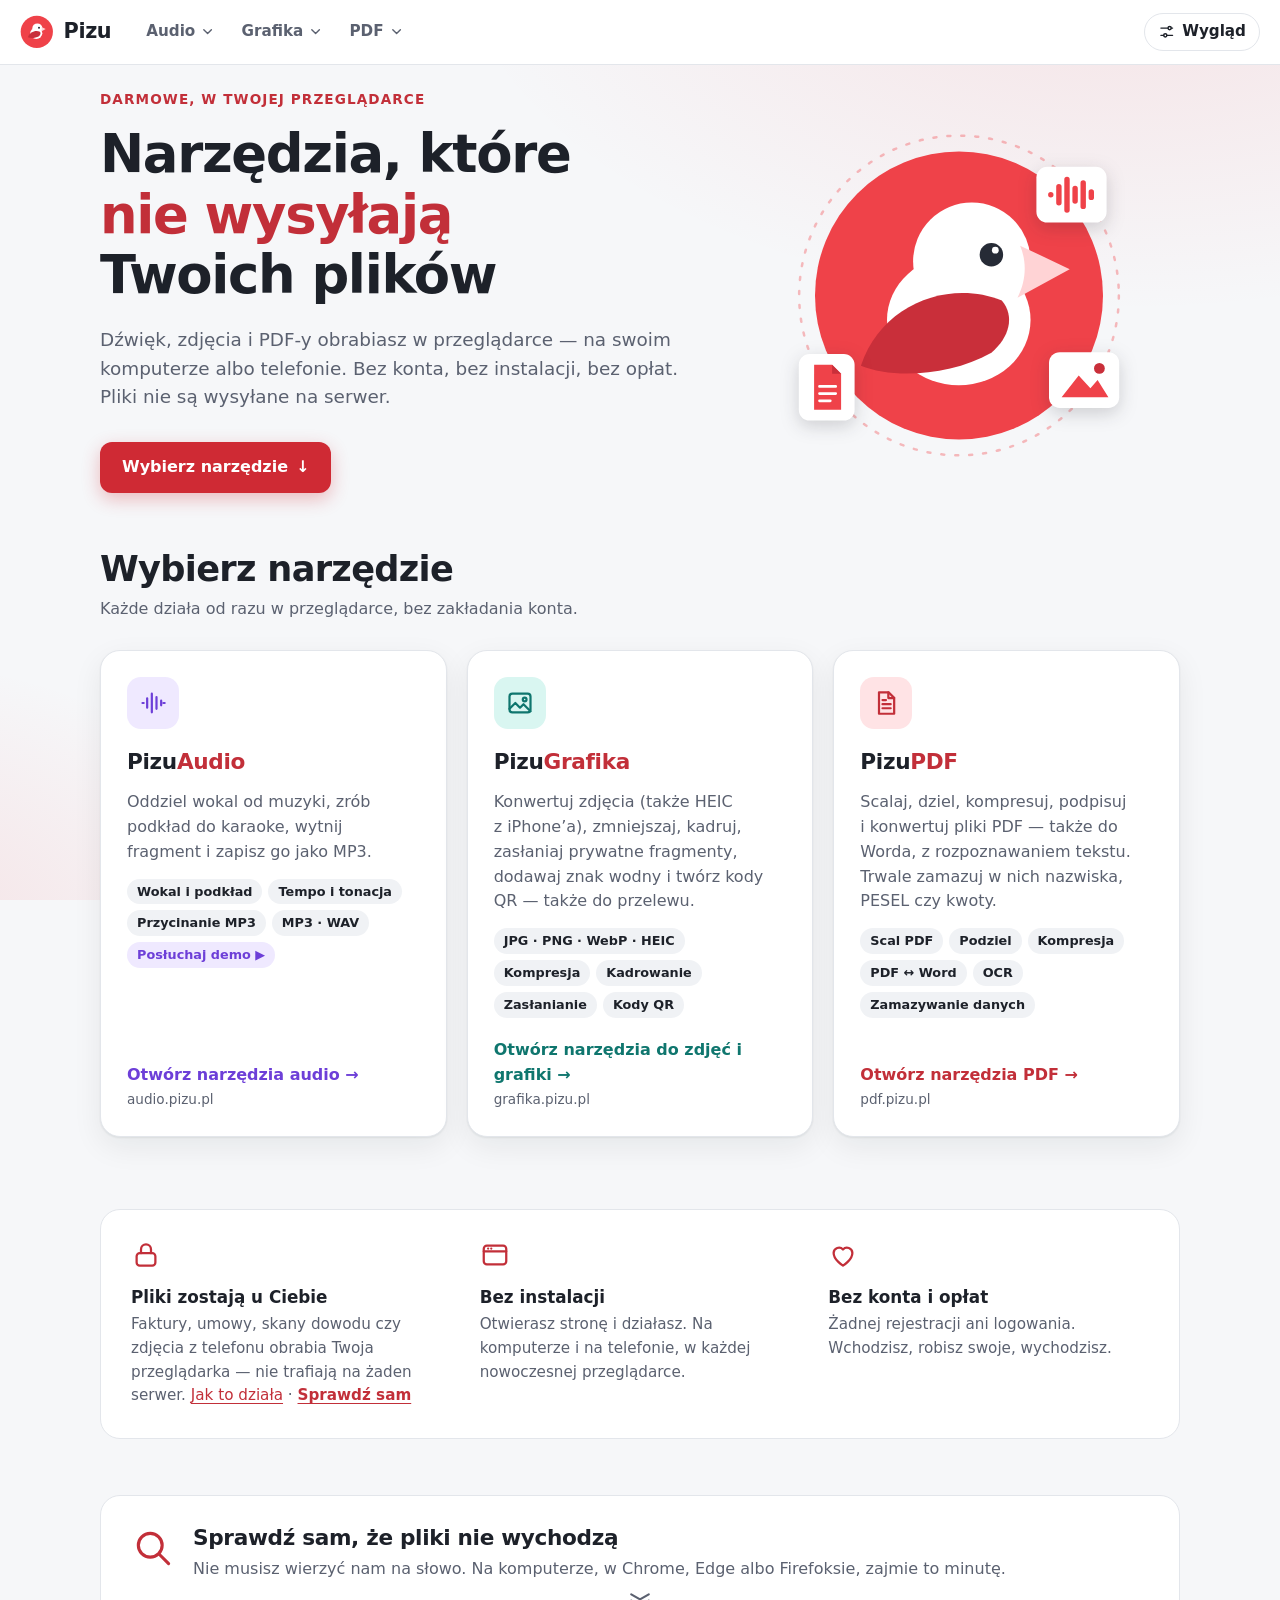
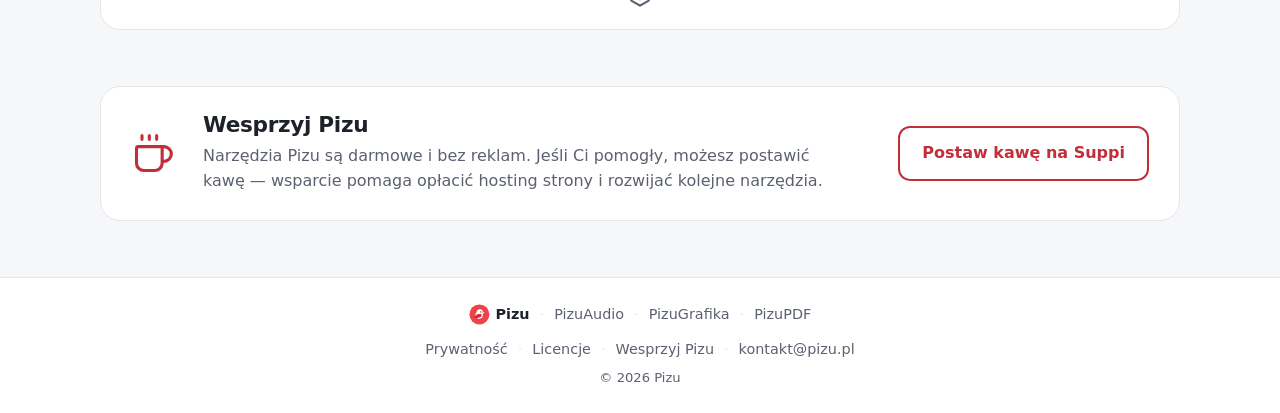
==== commit b1018127: "Wdrożenie (2026-10-28 18:08) Źródło: pizu-pl 54ae774" ====
--- a/index.html
+++ b/index.html
@@ -29,9 +29,9 @@
   <!-- motyw, kontrast, tekst i animacje z panelu „Wygląd” — przed pierwszym malowaniem -->
   <script src="settings-init.js?v=d008af4809"></script>
   <!-- wspólna belka i stopka wszystkich stron Pizu (źródło: shell/, kopiuje scripts/sync-shell.mjs) -->
-  <link rel="stylesheet" href="pizu-shell.css?v=130de81fc6">
+  <link rel="stylesheet" href="pizu-shell.css?v=c054189e08">
   <link rel="stylesheet" href="start.css?v=0d80e760e8">
-  <script src="pizu-shell.js?v=9f5e99d223" defer></script>
+  <script src="pizu-shell.js?v=cdc8096eab" defer></script>
   <script src="start.js?v=29571391bf" defer></script>
 </head>
 <body>
--- a/pizu-shell.css
+++ b/pizu-shell.css
@@ -231,11 +231,12 @@
   width: 36rem;
 }
 
-/* dwie kolumny czytane z góry na dół (PDF: 10 narzędzi → 5 wierszy), żeby pokrewne leżały obok siebie */
+/* trzy kolumny czytane z góry na dół (PDF: 16 narzędzi → 6 wierszy), żeby pokrewne leżały obok siebie;
+   przy nowym narzędziu sprawdź liczbę wierszy — nadmiarowa pozycja tworzy wąską czwartą kolumnę */
 .pz-panel-wide .pz-panel-list {
   grid-auto-flow: column;
-  grid-template-columns: repeat(2, minmax(0, 1fr));
-  grid-template-rows: repeat(5, auto);
+  grid-template-columns: repeat(3, minmax(0, 1fr));
+  grid-template-rows: repeat(6, auto);
 }
 
 .pz-panel-head {
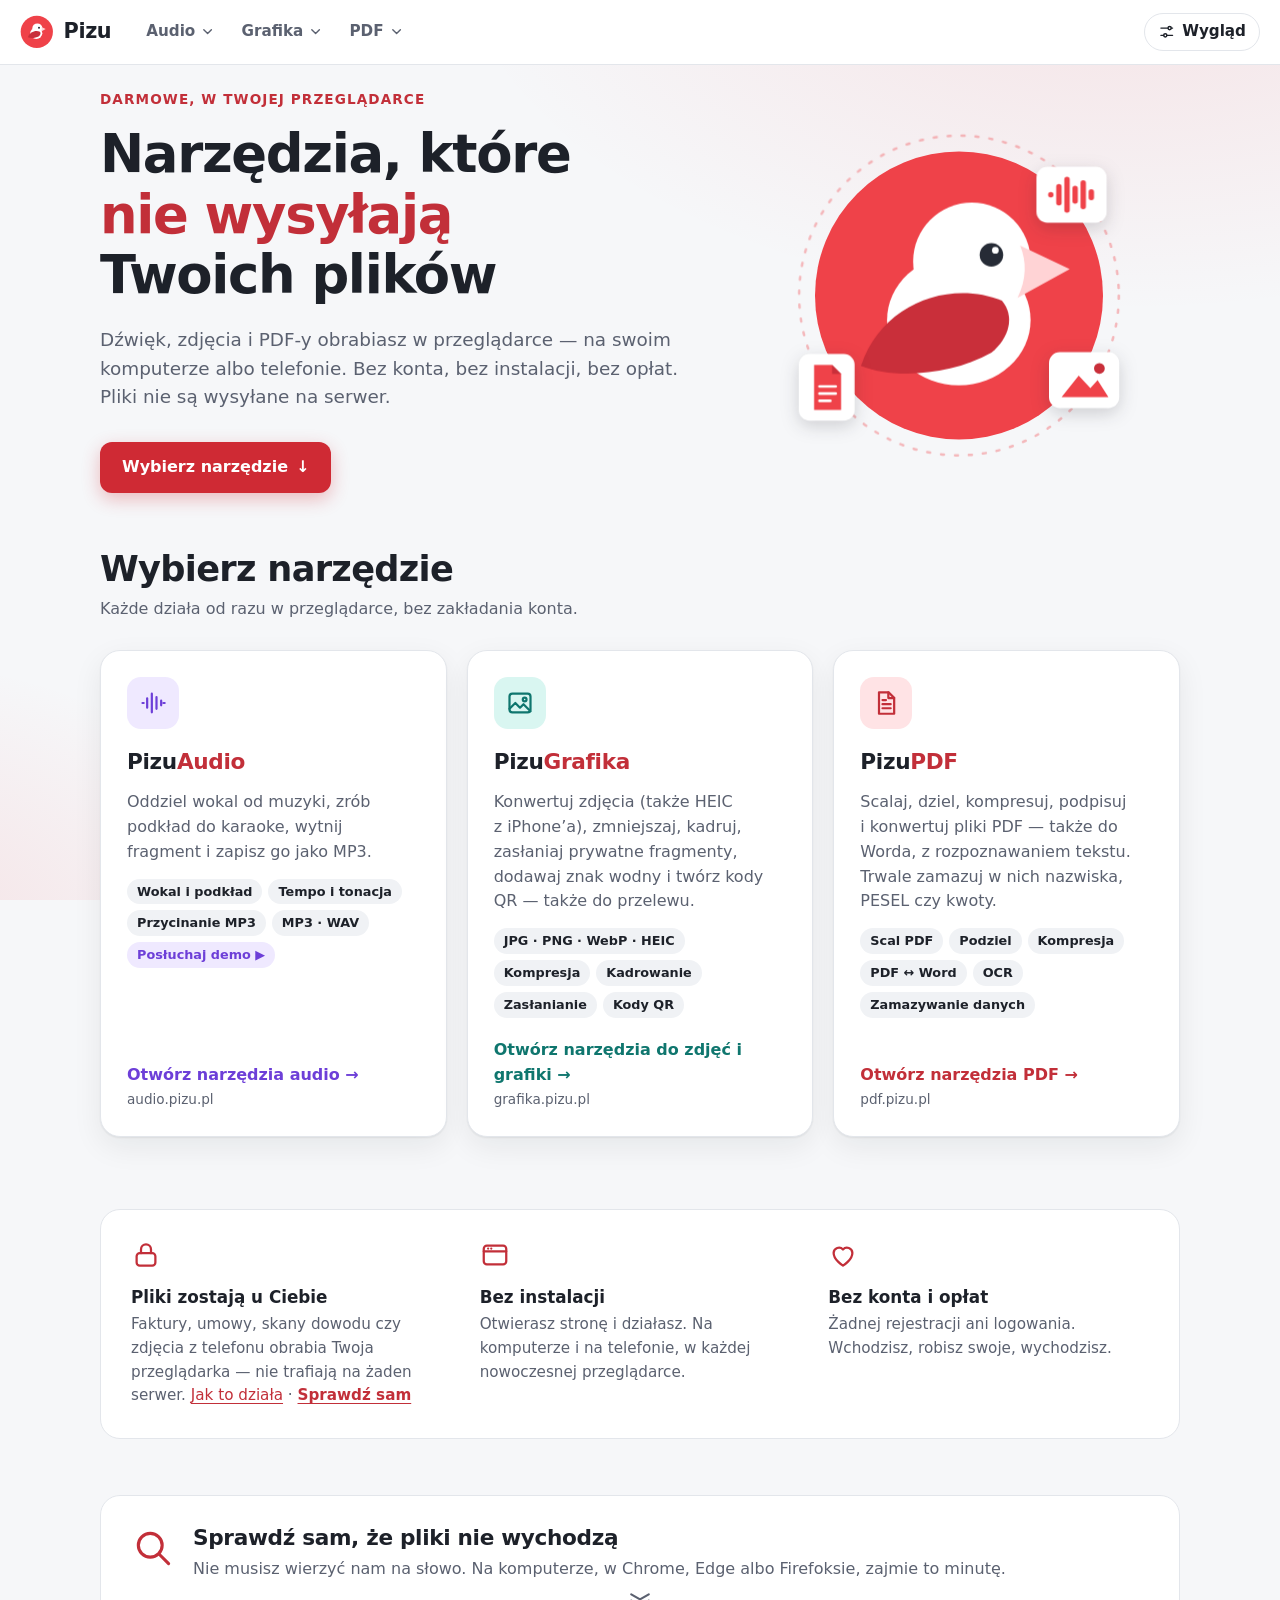
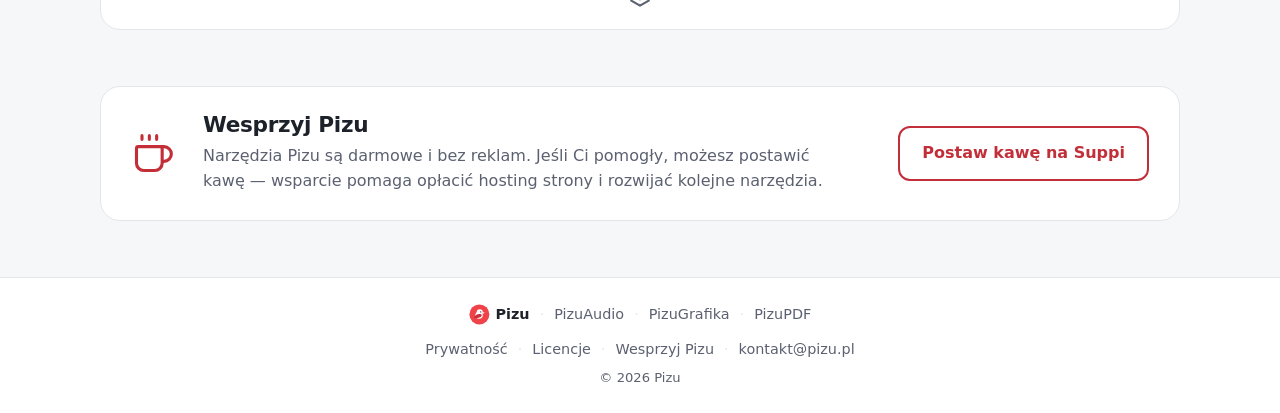
==== commit 3b49b419: "Wdrożenie (2026-10-29 07:48) Źródło: pizu-pl 727cd74" ====
--- a/index.html
+++ b/index.html
@@ -31,7 +31,7 @@
   <!-- wspólna belka i stopka wszystkich stron Pizu (źródło: shell/, kopiuje scripts/sync-shell.mjs) -->
   <link rel="stylesheet" href="pizu-shell.css?v=c054189e08">
   <link rel="stylesheet" href="start.css?v=0d80e760e8">
-  <script src="pizu-shell.js?v=cdc8096eab" defer></script>
+  <script src="pizu-shell.js?v=98fed515b8" defer></script>
   <script src="start.js?v=29571391bf" defer></script>
 </head>
 <body>
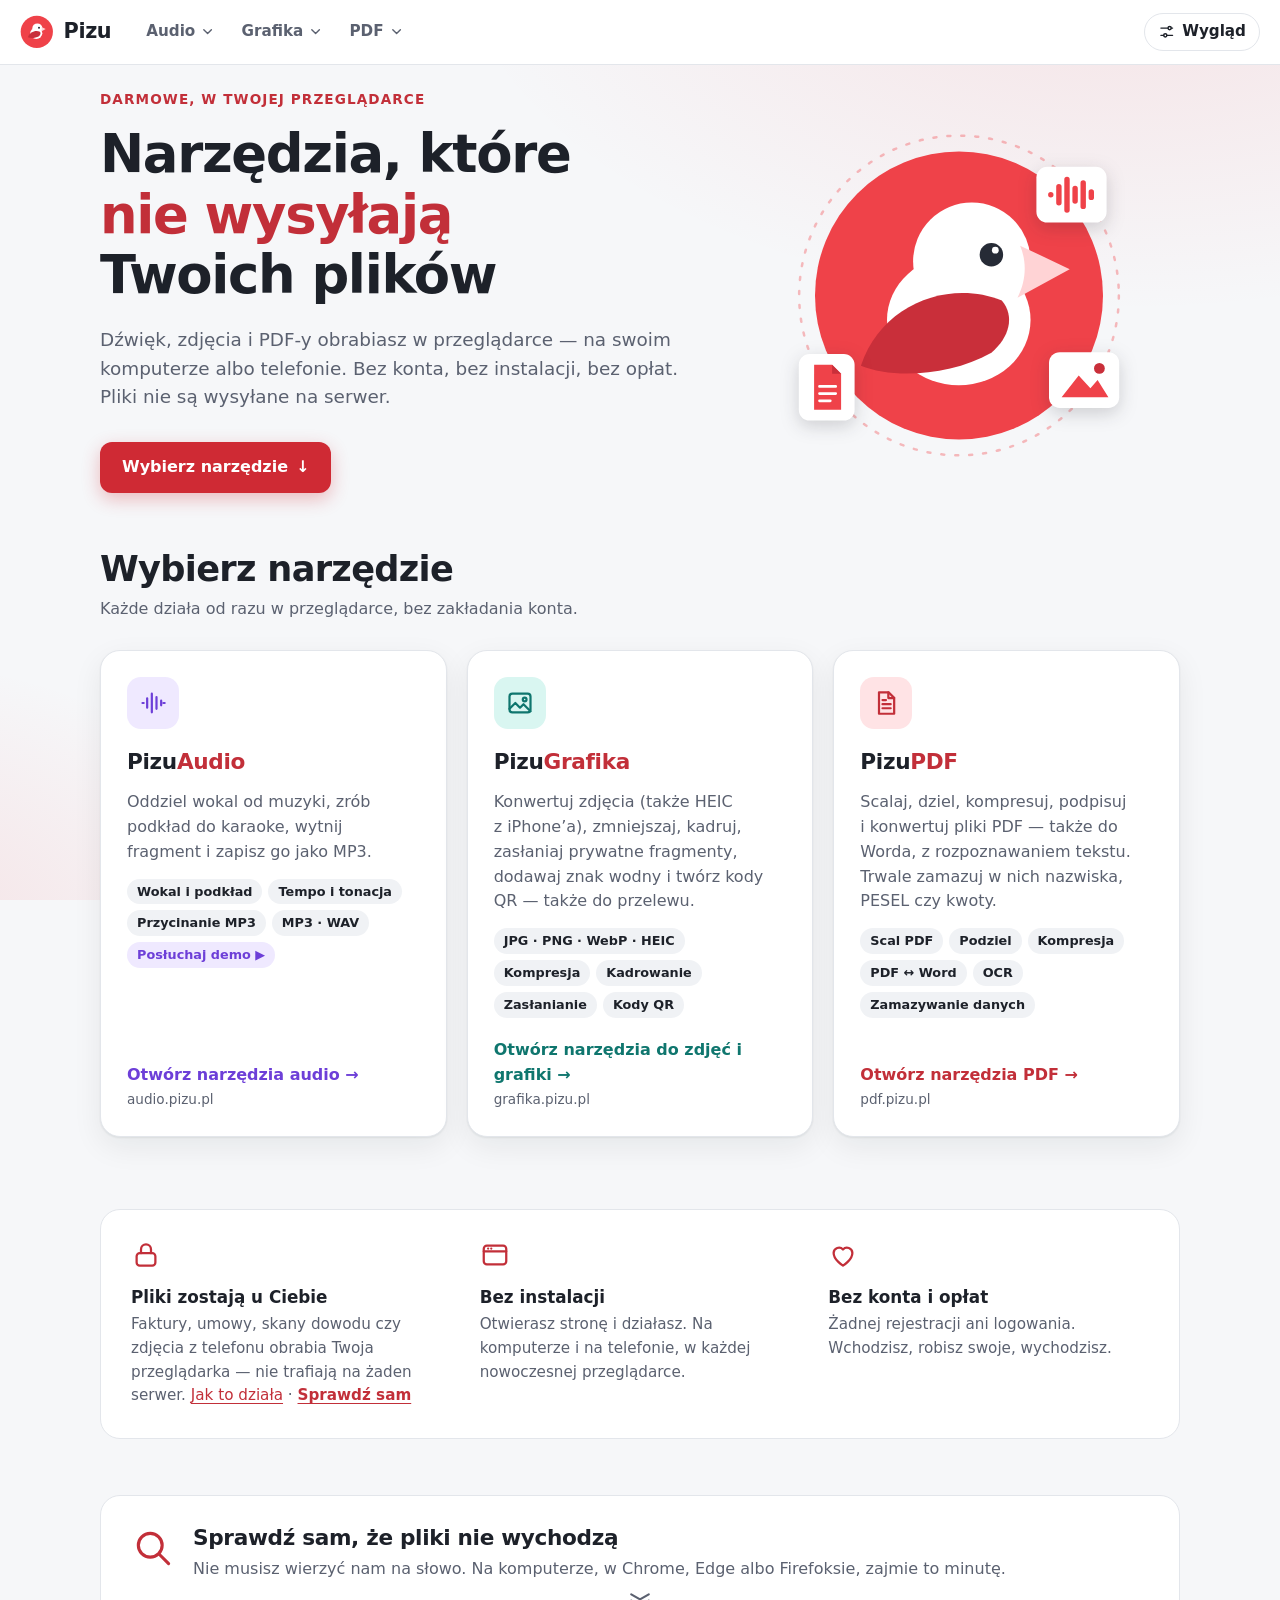
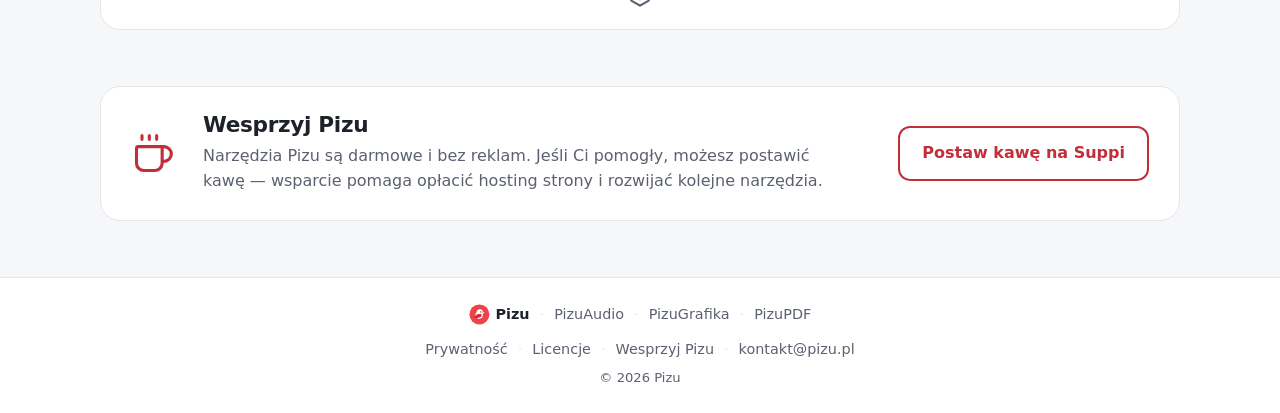
==== commit e9193754: "Wdrożenie (2026-10-29 15:15) Źródło: pizu-pl e56dea9" ====
--- a/index.html
+++ b/index.html
@@ -223,7 +223,7 @@
             <h3>Co możesz tam zobaczyć</h3>
             <ul>
               <li>Pobieranie (GET) części narzędzia z&nbsp;jego serwera, np. pdf.pizu.pl, przy pierwszym użyciu niektórych funkcji, takich jak rozpoznawanie tekstu (OCR) czy zdjęcia HEIC. W&nbsp;PizuAudio przy pierwszym oddzielaniu wokalu także modelu AI (ok. 172&nbsp;MB) z&nbsp;Hugging Face. To przeglądarka ściąga narzędzie, a&nbsp;nie wysyła Twoich plików.</li>
-              <li>W&nbsp;PizuPDF czasem małe żądanie POST do <code>ingest.de.sentry.io</code> — raport o&nbsp;błędzie albo czas wczytywania strony, bez pliku i&nbsp;jego nazwy. Kliknij je, żeby zobaczyć, co zawiera.</li>
+              <li>W&nbsp;PizuPDF — tylko gdy narzędzie trafi na błąd — małe żądanie POST do <code>ingest.de.sentry.io</code> z&nbsp;technicznym raportem, bez pliku i&nbsp;jego nazwy. Przy zwykłej pracy go nie zobaczysz; gdy się pojawi, kliknij je, żeby zobaczyć, co zawiera.</li>
             </ul>
           </div>
         </div>
@@ -283,7 +283,7 @@
           </div>
           <div>
             <dt>Bez śledzenia</dt>
-            <dd>Bez plików cookie, reklam, narzędzi analitycznych i&nbsp;zakładania konta. Serwer, jak każdy, zapisuje standardowe logi dostępu (m.in. adresy IP) w&nbsp;celach bezpieczeństwa i&nbsp;diagnostyki. PizuPDF wysyła do usługi Sentry (dane w&nbsp;Unii Europejskiej) techniczne raporty o&nbsp;błędach, a&nbsp;przy części wizyt także czas wczytywania strony — bez Twoich plików, ich nazw i&nbsp;adresu IP.</dd>
+            <dd>Bez plików cookie, reklam, narzędzi analitycznych i&nbsp;zakładania konta. Serwer, jak każdy, zapisuje standardowe logi dostępu (m.in. adresy IP) w&nbsp;celach bezpieczeństwa i&nbsp;diagnostyki. PizuPDF wysyła do usługi Sentry (dane w&nbsp;Unii Europejskiej) techniczny raport tylko wtedy, gdy w&nbsp;narzędziu wystąpi błąd — bez Twoich plików, ich nazw i&nbsp;adresu IP.</dd>
           </div>
           <div>
             <dt>Wsparcie przez Suppi</dt>
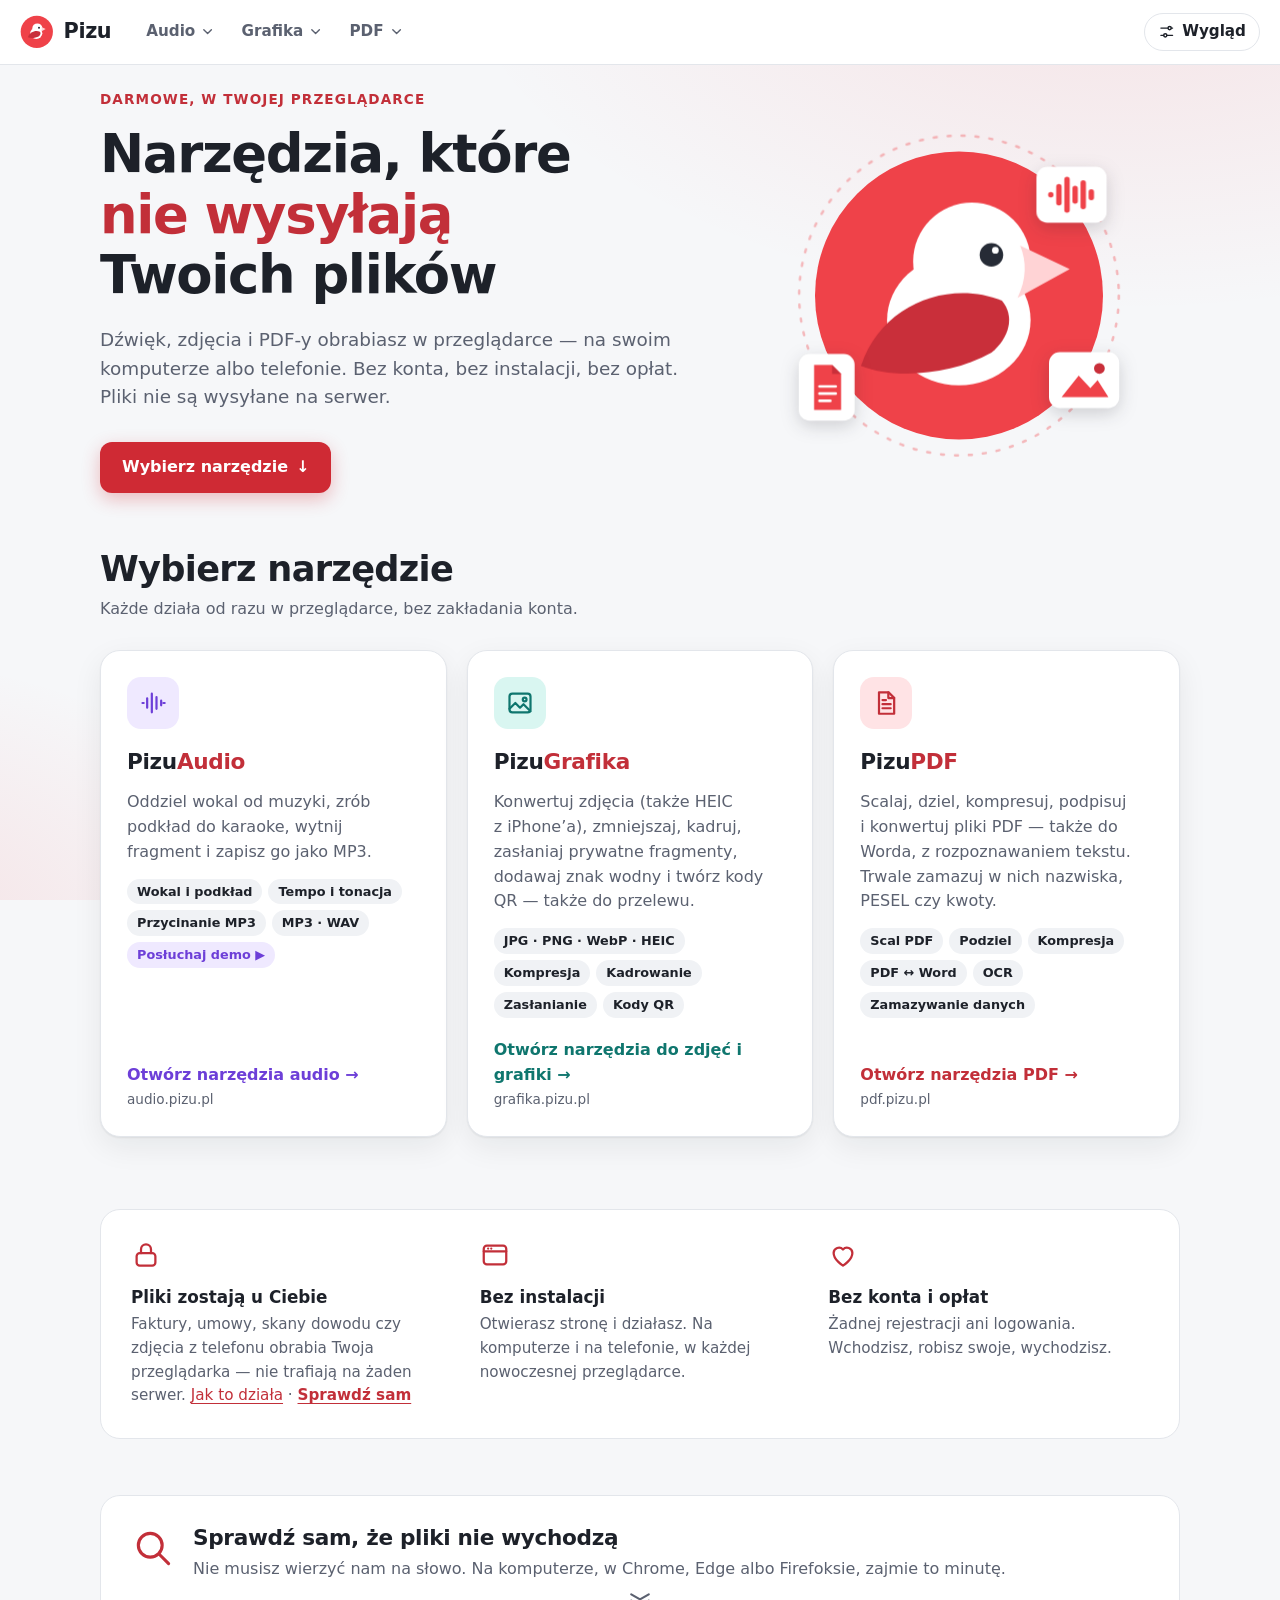
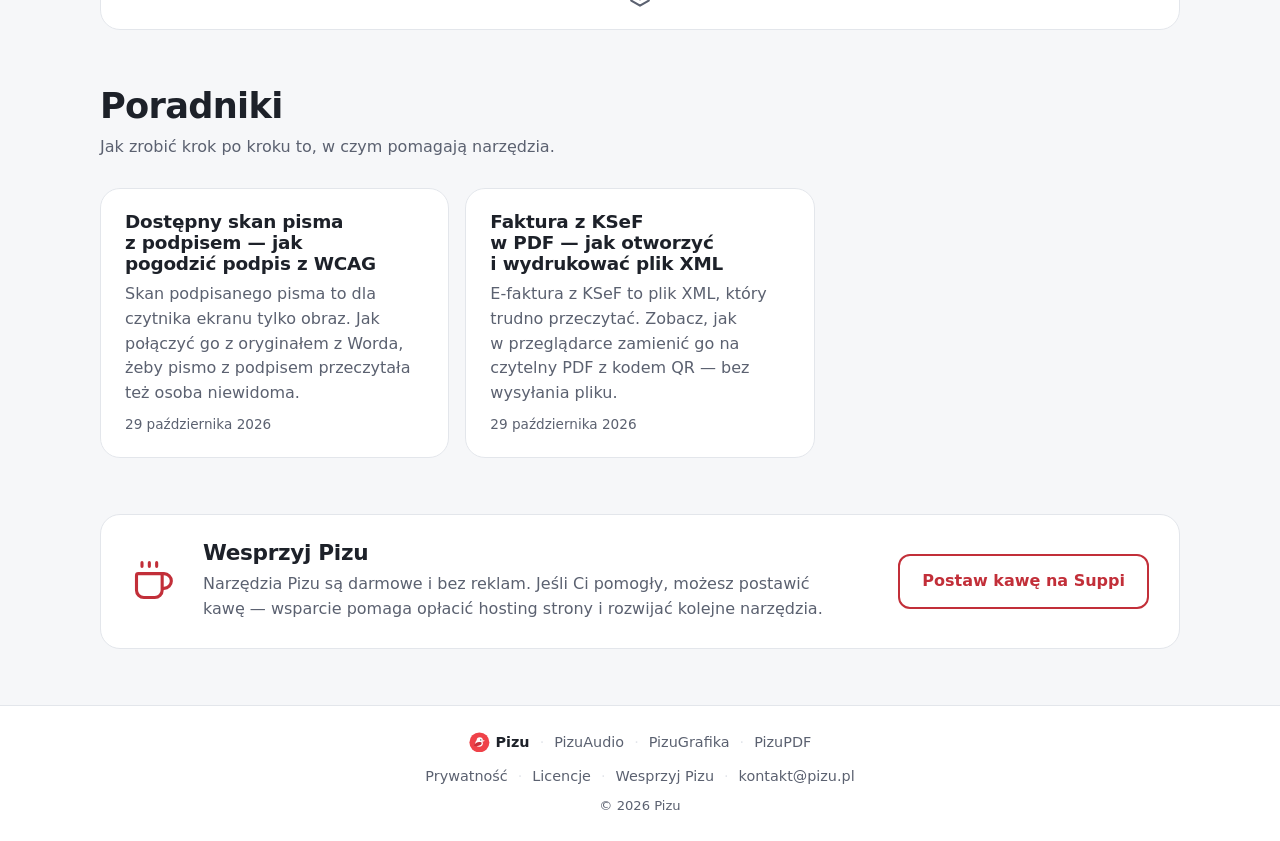
==== commit 79e98259: "Wdrożenie (2026-10-29 16:41) Źródło: pizu-pl c8be9c4" ====
--- a/index.html
+++ b/index.html
@@ -30,7 +30,7 @@
   <script src="settings-init.js?v=d008af4809"></script>
   <!-- wspólna belka i stopka wszystkich stron Pizu (źródło: shell/, kopiuje scripts/sync-shell.mjs) -->
   <link rel="stylesheet" href="pizu-shell.css?v=c054189e08">
-  <link rel="stylesheet" href="start.css?v=0d80e760e8">
+  <link rel="stylesheet" href="start.css?v=85e045e8c1">
   <script src="pizu-shell.js?v=98fed515b8" defer></script>
   <script src="start.js?v=29571391bf" defer></script>
 </head>
@@ -230,6 +230,27 @@
       </details>
     </section>
 
+    <!-- BEGIN poradniki — sekcję wstawia scripts/poradniki.mjs z plików w poradniki/, nie edytuj jej tutaj -->
+    <section id="poradniki" class="guides" aria-labelledby="poradniki-tytul">
+      <div class="section-head">
+        <h2 id="poradniki-tytul">Poradniki</h2>
+        <p>Jak zrobić krok po kroku to, w&nbsp;czym pomagają narzędzia.</p>
+      </div>
+      <ul class="guide-list" role="list">
+        <li>
+          <h3><a href="/poradniki/dostepny-skan-pisma-z-podpisem/">Dostępny skan pisma z&nbsp;podpisem&nbsp;— jak pogodzić podpis z&nbsp;WCAG</a></h3>
+          <p>Skan podpisanego pisma to dla czytnika ekranu tylko obraz. Jak połączyć go z&nbsp;oryginałem z&nbsp;Worda, żeby pismo z&nbsp;podpisem przeczytała też osoba niewidoma.</p>
+          <p class="guide-date"><time datetime="2026-10-29">29 października 2026</time></p>
+        </li>
+        <li>
+          <h3><a href="/poradniki/faktura-z-ksef-w-pdf/">Faktura z&nbsp;KSeF w&nbsp;PDF&nbsp;— jak otworzyć i&nbsp;wydrukować plik XML</a></h3>
+          <p>E-faktura z&nbsp;KSeF to plik XML, który trudno przeczytać. Zobacz, jak w&nbsp;przeglądarce zamienić go na czytelny PDF z&nbsp;kodem QR&nbsp;— bez wysyłania pliku.</p>
+          <p class="guide-date"><time datetime="2026-10-29">29 października 2026</time></p>
+        </li>
+      </ul>
+    </section>
+    <!-- END poradniki -->
+
     <!-- Zwykły link do Suppi zamiast ich widżetu: widżet wczytywałby obrazek z suppi.pl przy każdej wizycie. -->
     <section id="wsparcie" class="support" aria-labelledby="wsparcie-tytul">
       <svg class="support-icon" viewBox="0 0 24 24" aria-hidden="true"><path d="M10 2v2M14 2v2M6 2v2" /><path d="M16 8a1 1 0 0 1 1 1v8a4 4 0 0 1-4 4H7a4 4 0 0 1-4-4V9a1 1 0 0 1 1-1h14a4 4 0 1 1 0 8h-1" /></svg>
--- a/start.css
+++ b/start.css
@@ -1164,3 +1164,294 @@
     grid-template-columns: minmax(0, 1fr);
   }
 }
+
+/* ── poradniki (scripts/poradniki.mjs) ─────────────────── */
+
+/* Sekcja na stronie głównej, lista /poradniki/ i „Inne poradniki” pod poradnikiem: karty jak „Sprawdź sam”. */
+.guides,
+.guide-more {
+  margin-bottom: 56px;
+}
+
+.guide-list {
+  display: grid;
+  grid-template-columns: repeat(auto-fill, minmax(min(100%, 320px), 1fr));
+  gap: 16px;
+  margin: 0;
+  padding: 0;
+  list-style: none;
+}
+
+.guide-list li {
+  position: relative;
+  padding: 22px 24px;
+  border: 1px solid var(--line);
+  border-radius: 20px;
+  background: var(--surface);
+  transition: box-shadow 0.15s, transform 0.15s;
+}
+
+.guide-list li:hover {
+  box-shadow: var(--shadow-hover);
+}
+
+.guide-list h2,
+.guide-list h3 {
+  font-size: 1.15rem;
+  font-weight: 800;
+  letter-spacing: -0.01em;
+  text-wrap: balance;
+}
+
+.guide-list a {
+  text-decoration: none;
+}
+
+/* cała karta klikalna, jak karty narzędzi — link rozciągnięty na kartę */
+.guide-list a::after {
+  content: "";
+  position: absolute;
+  inset: 0;
+  border-radius: 20px;
+}
+
+.guide-list a:hover {
+  color: var(--brand-ink);
+}
+
+/* fokus z klawiatury: obwódka całej karty, jak przy kartach narzędzi */
+.guide-list a:focus-visible {
+  outline: none;
+}
+
+.guide-list li:has(a:focus-visible) {
+  outline: 3px solid var(--focus);
+  outline-offset: 3px;
+}
+
+.guide-list p {
+  margin-top: 8px;
+  color: var(--muted);
+}
+
+.guide-list .guide-date {
+  font-size: 0.85rem;
+}
+
+.guide-all {
+  margin-top: 18px;
+}
+
+.guide-all a {
+  color: var(--brand-ink);
+  font-weight: 700;
+}
+
+/* okruszki nad poradnikiem i listą */
+.crumbs ol {
+  display: flex;
+  flex-wrap: wrap;
+  gap: 4px;
+  margin: 8px 0 24px;
+  padding: 0;
+  list-style: none;
+  font-size: 0.9rem;
+  color: var(--muted);
+}
+
+/* separator tylko dla oka: pusty tekst zastępczy po „/”, żeby czytnik ekranu nie mówił „›”
+   (przeglądarki bez tej składni biorą pierwszą wersję) */
+.crumbs li + li::before {
+  content: "›";
+  content: "›" / "";
+  margin-right: 4px;
+}
+
+.crumbs a {
+  color: var(--muted);
+}
+
+.crumbs a:hover {
+  color: var(--brand-ink);
+}
+
+.guide-index {
+  margin-bottom: 56px;
+}
+
+.guide-index h1,
+.guide-head h1 {
+  font-size: clamp(1.9rem, 4.4vw, 2.7rem);
+  font-weight: 800;
+  letter-spacing: -0.025em;
+  text-wrap: balance;
+}
+
+.guide-index-lead {
+  margin: 10px 0 28px;
+  color: var(--muted);
+  font-size: 1.1rem;
+}
+
+/* sam poradnik: wygodna szerokość wiersza do czytania */
+.guide {
+  max-width: 46rem;
+  margin: 0 auto 48px;
+}
+
+.guide-more {
+  max-width: 46rem;
+  margin-inline: auto;
+}
+
+.guide-more h2 {
+  margin-bottom: 16px;
+  font-size: 1.35rem;
+  font-weight: 800;
+}
+
+.guide-head .guide-date {
+  margin-top: 12px;
+  color: var(--muted);
+  font-size: 0.9rem;
+}
+
+.guide-draft {
+  margin-bottom: 16px;
+  padding: 10px 14px;
+  border: 2px dashed var(--brand-ink);
+  border-radius: 12px;
+  color: var(--brand-ink);
+  font-weight: 700;
+}
+
+.guide-toc {
+  margin-top: 1.6em;
+  padding: 18px 22px;
+  border: 1px solid var(--line);
+  border-radius: 16px;
+  background: var(--surface);
+}
+
+.guide-toc-title {
+  font-weight: 700;
+}
+
+.guide-body .guide-toc ol {
+  margin-top: 8px;
+}
+
+.guide-toc ol {
+  margin: 8px 0 0;
+  padding-left: 1.4em;
+}
+
+.guide-toc li + li {
+  margin-top: 4px;
+}
+
+.guide-toc a,
+.guide-body a {
+  color: var(--brand-ink);
+  text-underline-offset: 0.15em;
+}
+
+.guide-body {
+  margin-top: 28px;
+  font-size: 1.075rem;
+  line-height: 1.7;
+}
+
+.guide-body > * + * {
+  margin-top: 1em;
+}
+
+.guide-body > p:first-child {
+  font-size: 1.15rem;
+}
+
+.guide-body h2 {
+  margin-top: 2.2em;
+  font-size: 1.5rem;
+  font-weight: 800;
+  letter-spacing: -0.015em;
+  text-wrap: balance;
+  scroll-margin-top: 16px;
+}
+
+.guide-body h3 {
+  margin-top: 1.6em;
+  font-size: 1.2rem;
+  font-weight: 800;
+  scroll-margin-top: 16px;
+}
+
+.guide-body ul,
+.guide-body ol {
+  padding-left: 1.4em;
+}
+
+.guide-body li + li {
+  margin-top: 0.45em;
+}
+
+.guide-body code {
+  padding: 0.1em 0.35em;
+  border-radius: 6px;
+  background: var(--chip);
+  font-size: 0.92em;
+}
+
+/* „> Uwaga” w Markdownie */
+.guide-body .note {
+  padding: 16px 20px;
+  border-left: 4px solid var(--brand);
+  border-radius: 0 14px 14px 0;
+  background: var(--surface);
+}
+
+.guide-body .note p + p {
+  margin-top: 0.8em;
+}
+
+.guide-tool {
+  margin-top: 40px;
+  padding: 24px 26px;
+  border: 1px solid var(--line);
+  border-radius: 20px;
+  background: var(--surface);
+}
+
+.guide-tool-label {
+  color: var(--brand-ink);
+  font-size: 0.85rem;
+  font-weight: 700;
+  letter-spacing: 0.08em;
+  text-transform: uppercase;
+}
+
+.guide-tool .button {
+  margin-top: 12px;
+}
+
+.guide-tool p:last-child {
+  margin-top: 14px;
+  color: var(--muted);
+}
+
+@media (prefers-reduced-motion: no-preference) {
+  html:not([data-motion="reduced"]) .guide-list li:hover {
+    transform: translateY(-2px);
+  }
+}
+
+@media (max-width: 480px) {
+  .guide-list li,
+  .guide-tool {
+    padding: 20px;
+  }
+
+  .guide-body {
+    font-size: 1rem;
+  }
+}
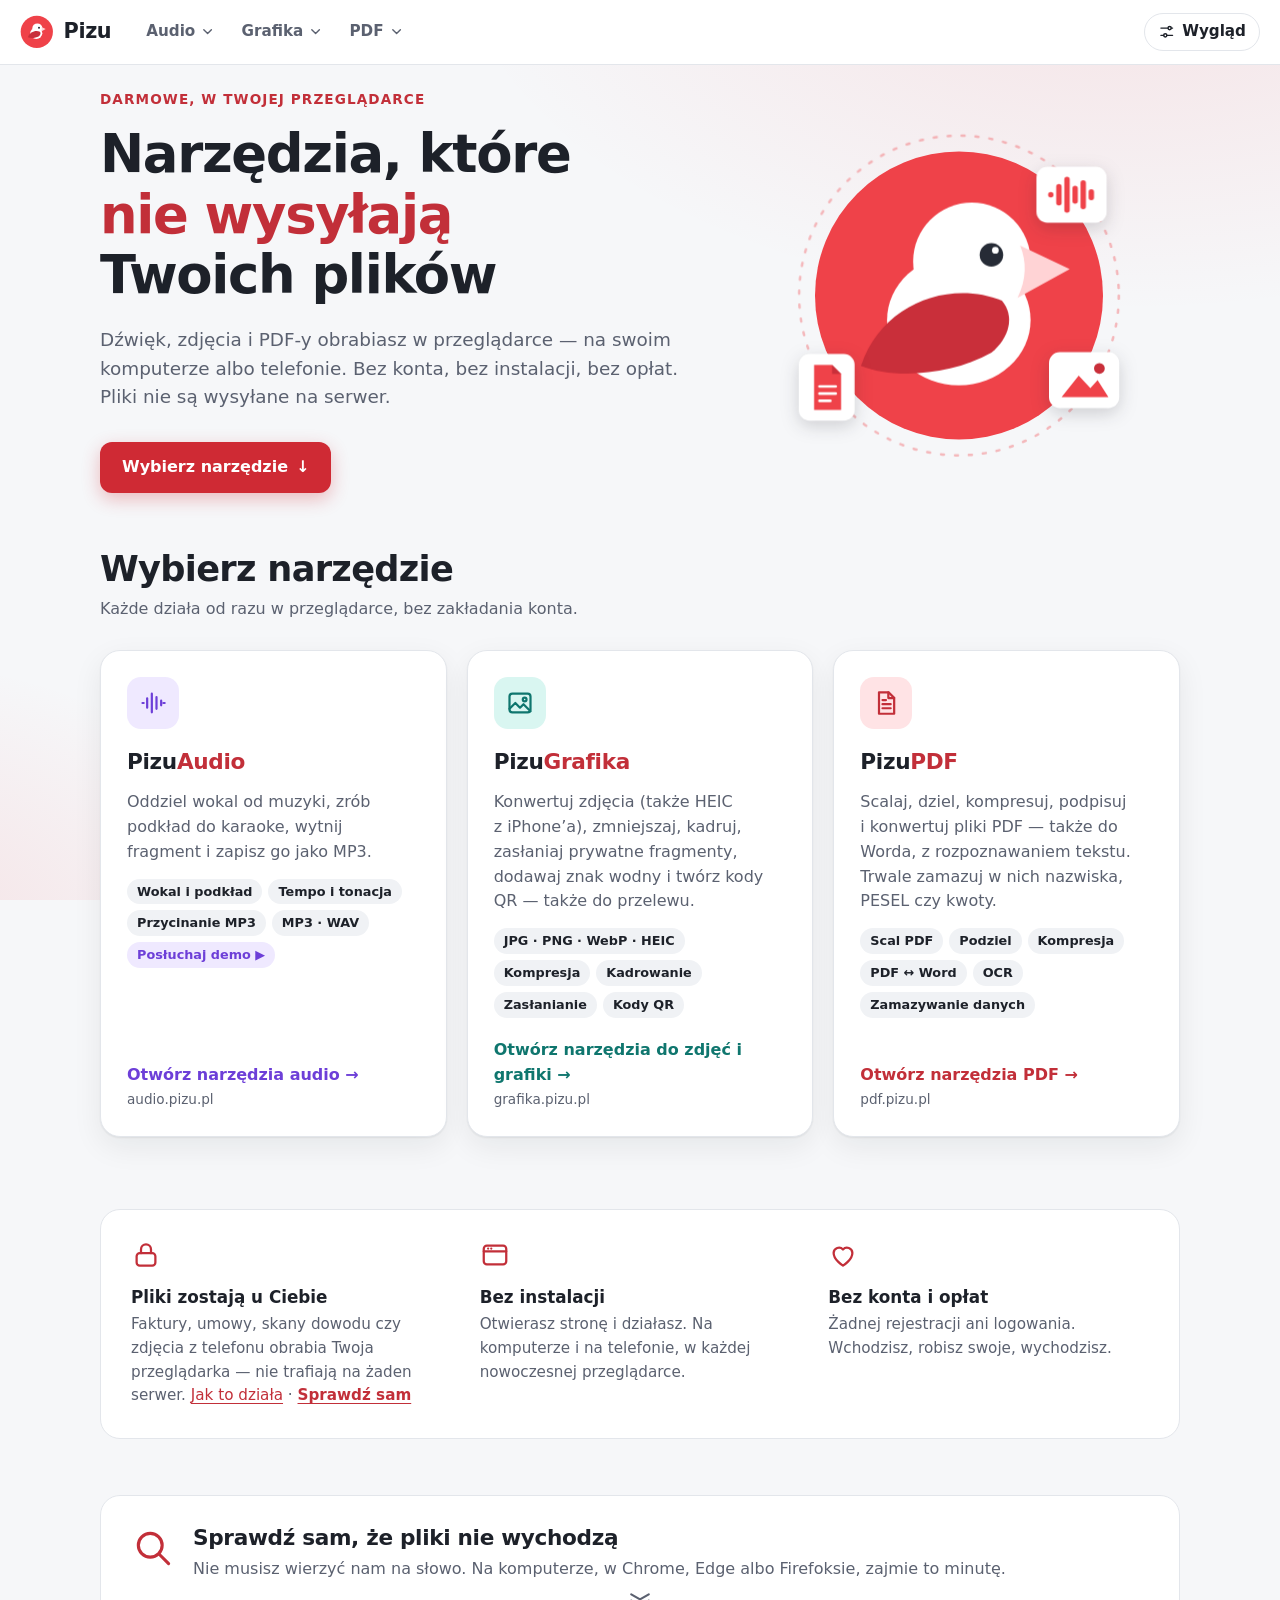
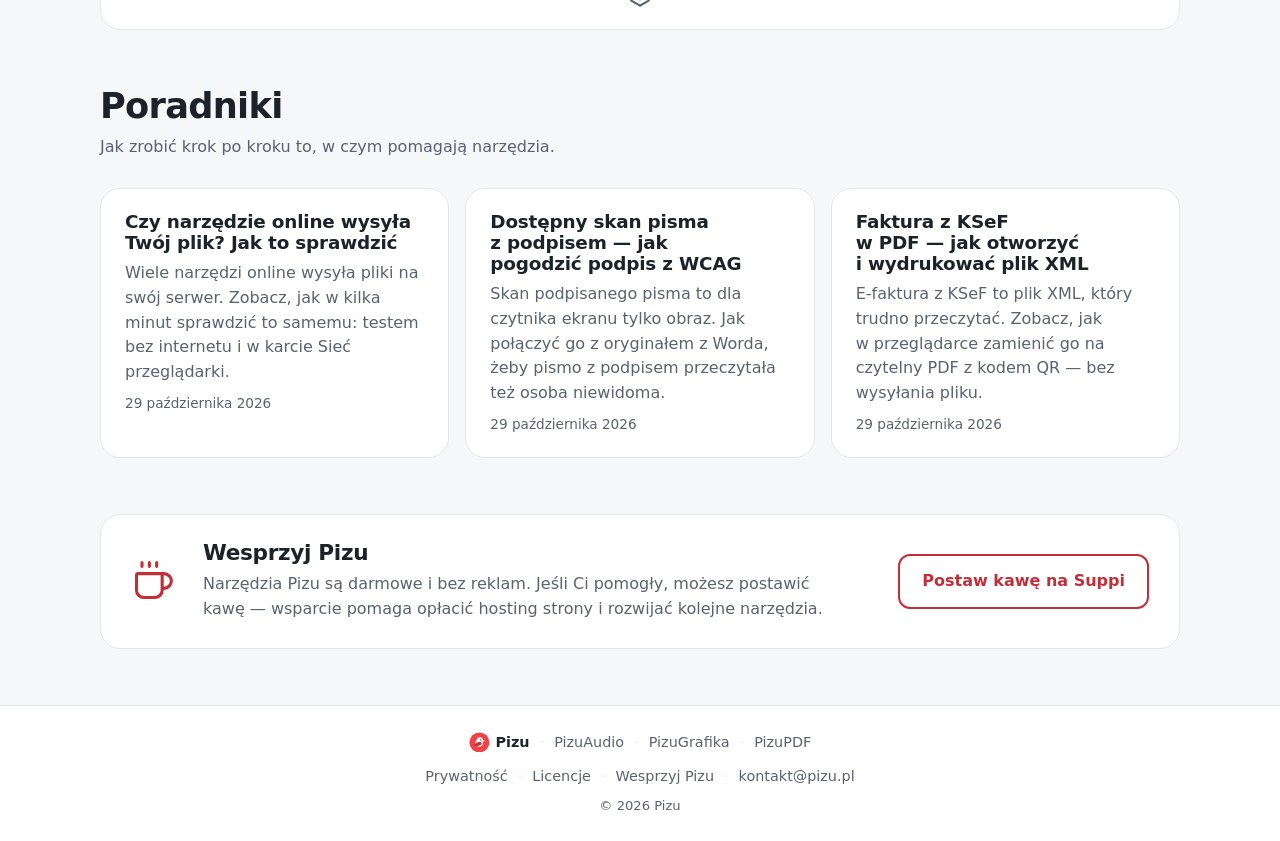
==== commit 3bc692ec: "Wdrożenie (2026-10-29 17:17) Źródło: pizu-pl f7680fd" ====
--- a/index.html
+++ b/index.html
@@ -238,6 +238,11 @@
       </div>
       <ul class="guide-list" role="list">
         <li>
+          <h3><a href="/poradniki/czy-narzedzie-online-wysyla-plik/">Czy narzędzie online wysyła Twój plik? Jak to sprawdzić</a></h3>
+          <p>Wiele narzędzi online wysyła pliki na swój serwer. Zobacz, jak w&nbsp;kilka minut sprawdzić to samemu: testem bez internetu i&nbsp;w&nbsp;karcie Sieć przeglądarki.</p>
+          <p class="guide-date"><time datetime="2026-10-29">29 października 2026</time></p>
+        </li>
+        <li>
           <h3><a href="/poradniki/dostepny-skan-pisma-z-podpisem/">Dostępny skan pisma z&nbsp;podpisem&nbsp;— jak pogodzić podpis z&nbsp;WCAG</a></h3>
           <p>Skan podpisanego pisma to dla czytnika ekranu tylko obraz. Jak połączyć go z&nbsp;oryginałem z&nbsp;Worda, żeby pismo z&nbsp;podpisem przeczytała też osoba niewidoma.</p>
           <p class="guide-date"><time datetime="2026-10-29">29 października 2026</time></p>
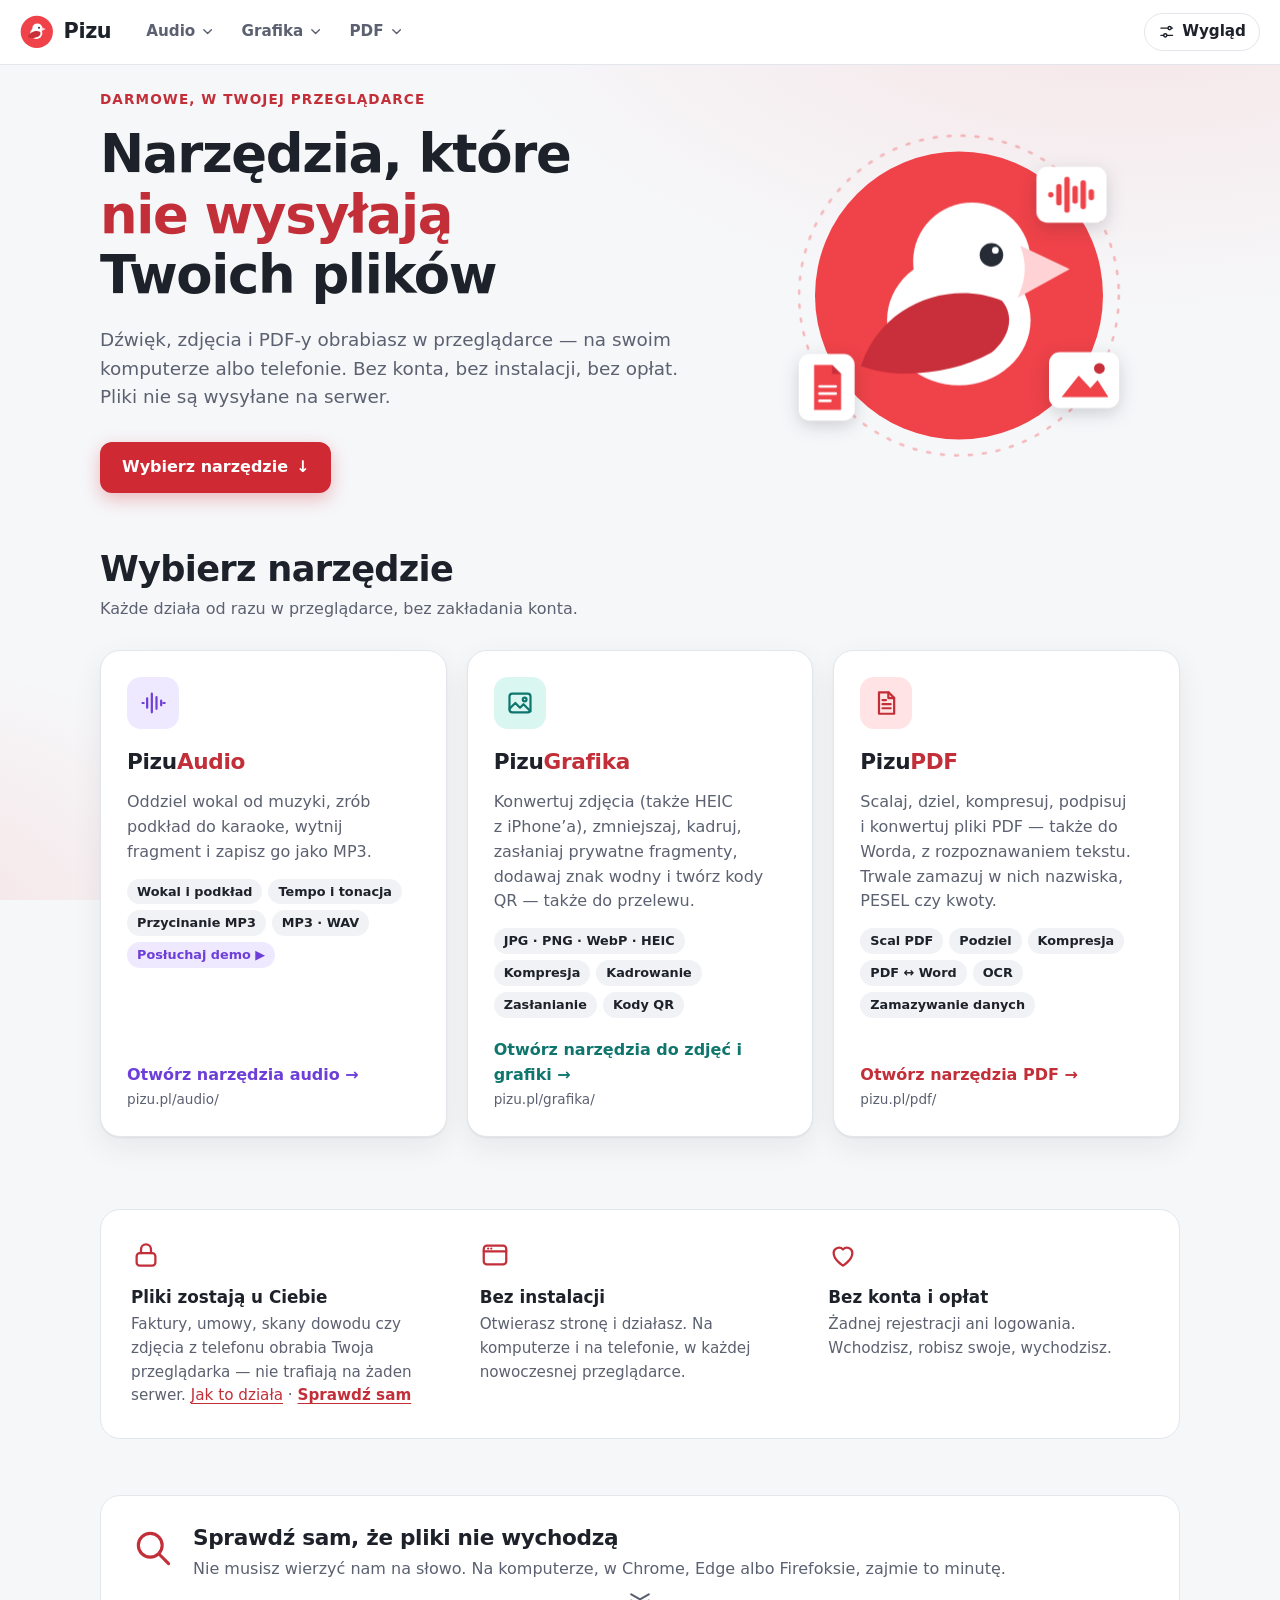
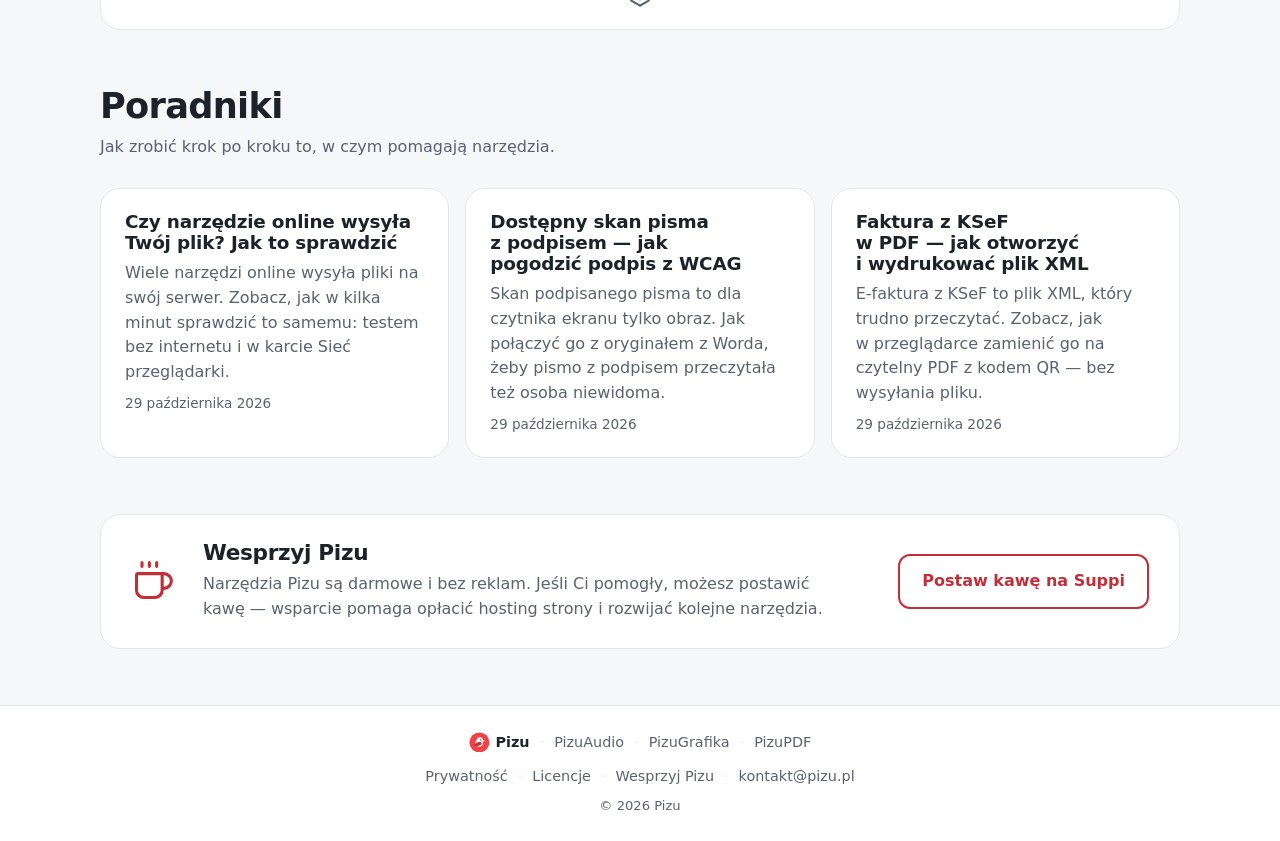
==== commit 09435213: "Wdrożenie (2026-11-08 06:58) Źródło: pizu-pl 492c680" ====
--- a/index.html
+++ b/index.html
@@ -27,12 +27,12 @@
   <meta name="twitter:card" content="summary_large_image">
   <link rel="icon" type="image/svg+xml" href="favicon.svg">
   <!-- motyw, kontrast, tekst i animacje z panelu „Wygląd” — przed pierwszym malowaniem -->
-  <script src="settings-init.js?v=d008af4809"></script>
+  <script src="settings-init.js?v=dc174dd3ac"></script>
   <!-- wspólna belka i stopka wszystkich stron Pizu (źródło: shell/, kopiuje scripts/sync-shell.mjs) -->
   <link rel="stylesheet" href="pizu-shell.css?v=c054189e08">
   <link rel="stylesheet" href="start.css?v=85e045e8c1">
-  <script src="pizu-shell.js?v=98fed515b8" defer></script>
-  <script src="start.js?v=29571391bf" defer></script>
+  <script src="pizu-shell.js?v=b1a6492cc6" defer></script>
+  <script src="start.js?v=1de28d540a" defer></script>
 </head>
 <body>
   <a class="skip" href="#narzedzia">Przejdź do narzędzi</a>
@@ -41,9 +41,9 @@
     <!-- bez JavaScriptu zostają zwykłe linki; skrypt zamienia je na pełną belkę z menu -->
     <nav class="pz-bar" aria-label="Narzędzia Pizu">
       <a class="pz-logo" href="https://pizu.pl/"><span class="pz-logo-name">Pizu</span></a>
-      <a href="https://audio.pizu.pl/">PizuAudio</a>
-      <a href="https://grafika.pizu.pl/">PizuGrafika</a>
-      <a href="https://pdf.pizu.pl/">PizuPDF</a>
+      <a href="https://pizu.pl/audio/">PizuAudio</a>
+      <a href="https://pizu.pl/grafika/">PizuGrafika</a>
+      <a href="https://pizu.pl/pdf/">PizuPDF</a>
     </nav>
   </pizu-header>
 
@@ -114,18 +114,18 @@
             <span class="tool-icon" aria-hidden="true">
               <svg viewBox="0 0 24 24"><path d="M3 12h1M7 8v8M11 4v16M15 7v10M19 10v4M22 12h-1" /></svg>
             </span>
-            <a class="tool-name tool-link" href="https://audio.pizu.pl/">Pizu<span class="tool-name-product">Audio</span></a>
+            <a class="tool-name tool-link" href="https://pizu.pl/audio/">Pizu<span class="tool-name-product">Audio</span></a>
             <span class="tool-desc">Oddziel wokal od muzyki, zrób podkład do karaoke, wytnij fragment i&nbsp;zapisz go jako MP3.</span>
             <span class="tool-tags">
-              <a href="https://audio.pizu.pl/oddziel-wokal/">Wokal i&nbsp;podkład</a>
-              <a href="https://audio.pizu.pl/oddziel-wokal/">Tempo i&nbsp;tonacja</a>
-              <a href="https://audio.pizu.pl/przytnij-mp3/">Przycinanie MP3</a>
-              <a href="https://audio.pizu.pl/przytnij-mp3/">MP3 · WAV</a>
-              <a class="tool-demo" href="https://audio.pizu.pl/oddziel-wokal/?demo">Posłuchaj demo ▶</a>
+              <a href="https://pizu.pl/audio/oddziel-wokal/">Wokal i&nbsp;podkład</a>
+              <a href="https://pizu.pl/audio/oddziel-wokal/">Tempo i&nbsp;tonacja</a>
+              <a href="https://pizu.pl/audio/przytnij-mp3/">Przycinanie MP3</a>
+              <a href="https://pizu.pl/audio/przytnij-mp3/">MP3 · WAV</a>
+              <a class="tool-demo" href="https://pizu.pl/audio/oddziel-wokal/?demo">Posłuchaj demo ▶</a>
             </span>
             <span class="tool-foot" aria-hidden="true">
               <span class="tool-go">Otwórz narzędzia audio <span>→</span></span>
-              <span class="tool-url">audio.pizu.pl</span>
+              <span class="tool-url">pizu.pl/audio/</span>
             </span>
           </div>
         </li>
@@ -134,18 +134,18 @@
             <span class="tool-icon" aria-hidden="true">
               <svg viewBox="0 0 24 24"><rect x="3" y="4" width="18" height="16" rx="2.5" /><path d="M3 17l5-5 4 4 3-3 6 6" /><circle cx="16" cy="9" r="1.6" /></svg>
             </span>
-            <a class="tool-name tool-link" href="https://grafika.pizu.pl/">Pizu<span class="tool-name-product">Grafika</span></a>
+            <a class="tool-name tool-link" href="https://pizu.pl/grafika/">Pizu<span class="tool-name-product">Grafika</span></a>
             <span class="tool-desc">Konwertuj zdjęcia (także HEIC z&nbsp;iPhone’a), zmniejszaj, kadruj, zasłaniaj prywatne fragmenty, dodawaj znak wodny i&nbsp;twórz kody QR — także do przelewu.</span>
             <span class="tool-tags">
-              <a href="https://grafika.pizu.pl/konwertuj-zdjecia/">JPG · PNG · WebP · HEIC</a>
-              <a href="https://grafika.pizu.pl/konwertuj-zdjecia/">Kompresja</a>
-              <a href="https://grafika.pizu.pl/kadruj-zdjecie/">Kadrowanie</a>
-              <a href="https://grafika.pizu.pl/zaslon-i-znak-wodny/">Zasłanianie</a>
-              <a href="https://grafika.pizu.pl/kod-qr/">Kody QR</a>
+              <a href="https://pizu.pl/grafika/konwertuj-zdjecia/">JPG · PNG · WebP · HEIC</a>
+              <a href="https://pizu.pl/grafika/konwertuj-zdjecia/">Kompresja</a>
+              <a href="https://pizu.pl/grafika/kadruj-zdjecie/">Kadrowanie</a>
+              <a href="https://pizu.pl/grafika/zaslon-i-znak-wodny/">Zasłanianie</a>
+              <a href="https://pizu.pl/grafika/kod-qr/">Kody QR</a>
             </span>
             <span class="tool-foot" aria-hidden="true">
               <span class="tool-go">Otwórz narzędzia do zdjęć i grafiki <span>→</span></span>
-              <span class="tool-url">grafika.pizu.pl</span>
+              <span class="tool-url">pizu.pl/grafika/</span>
             </span>
           </div>
         </li>
@@ -154,19 +154,19 @@
             <span class="tool-icon" aria-hidden="true">
               <svg viewBox="0 0 24 24"><path d="M6 2.8h8.2L19 7.6v13.6H6z" /><path d="M14 2.8v5h5" /><path d="M9 13h7M9 16.5h7M9 9.5h3" /></svg>
             </span>
-            <a class="tool-name tool-link" href="https://pdf.pizu.pl/">Pizu<span class="tool-name-product">PDF</span></a>
+            <a class="tool-name tool-link" href="https://pizu.pl/pdf/">Pizu<span class="tool-name-product">PDF</span></a>
             <span class="tool-desc">Scalaj, dziel, kompresuj, podpisuj i&nbsp;konwertuj pliki PDF — także do Worda, z&nbsp;rozpoznawaniem tekstu. Trwale zamazuj w&nbsp;nich nazwiska, PESEL czy kwoty.</span>
             <span class="tool-tags">
-              <a href="https://pdf.pizu.pl/scal-pdf/">Scal PDF</a>
-              <a href="https://pdf.pizu.pl/podziel-pdf/">Podziel</a>
-              <a href="https://pdf.pizu.pl/kompresuj-pdf/">Kompresja</a>
-              <a href="https://pdf.pizu.pl/pdf-na-word/">PDF ↔ Word</a>
-              <a href="https://pdf.pizu.pl/ocr-pdf/">OCR</a>
-              <a href="https://pdf.pizu.pl/zamaz-dane-w-pdf/">Zamazywanie danych</a>
+              <a href="https://pizu.pl/pdf/scal-pdf/">Scal PDF</a>
+              <a href="https://pizu.pl/pdf/podziel-pdf/">Podziel</a>
+              <a href="https://pizu.pl/pdf/kompresuj-pdf/">Kompresja</a>
+              <a href="https://pizu.pl/pdf/pdf-na-word/">PDF ↔ Word</a>
+              <a href="https://pizu.pl/pdf/ocr-pdf/">OCR</a>
+              <a href="https://pizu.pl/pdf/zamaz-dane-w-pdf/">Zamazywanie danych</a>
             </span>
             <span class="tool-foot" aria-hidden="true">
               <span class="tool-go">Otwórz narzędzia PDF <span>→</span></span>
-              <span class="tool-url">pdf.pizu.pl</span>
+              <span class="tool-url">pizu.pl/pdf/</span>
             </span>
           </div>
         </li>
@@ -214,7 +214,7 @@
           <!-- Bez filtra po metodzie: lista od otwarcia panelu jest krótka, a filtr method:POST ukryłby PUT czy WebSocket.
                role="list", bo Safari z VoiceOver nie traktuje listy z list-style: none jak listy (wyjątek w scripts/w3c.mjs). -->
           <ol class="check-steps" role="list">
-            <li>Otwórz narzędzie, np. <a href="https://pdf.pizu.pl/zamaz-dane-w-pdf/" target="_blank" rel="noopener">zamazywanie danych w&nbsp;PDF</a> (w&nbsp;nowej karcie — ta instrukcja zostanie tutaj), i&nbsp;naciśnij <kbd>F12</kbd>. Na Macu: <kbd>Option&nbsp;<span aria-hidden="true">⌥</span></kbd>&nbsp;+ <kbd>Command&nbsp;<span aria-hidden="true">⌘</span></kbd>&nbsp;+&nbsp;<kbd>I</kbd>.</li>
+            <li>Otwórz narzędzie, np. <a href="https://pizu.pl/pdf/zamaz-dane-w-pdf/" target="_blank" rel="noopener">zamazywanie danych w&nbsp;PDF</a> (w&nbsp;nowej karcie — ta instrukcja zostanie tutaj), i&nbsp;naciśnij <kbd>F12</kbd>. Na Macu: <kbd>Option&nbsp;<span aria-hidden="true">⌥</span></kbd>&nbsp;+ <kbd>Command&nbsp;<span aria-hidden="true">⌘</span></kbd>&nbsp;+&nbsp;<kbd>I</kbd>.</li>
             <li>W&nbsp;panelu, który się otworzy, wybierz kartę <strong>Sieć</strong> (Network). Gdy panel jest wąski, bywa schowana pod przyciskiem <strong>»</strong>.</li>
             <li>Wrzuć plik i&nbsp;go obrób. Na liście pojawi się każde połączenie, które strona nawiąże od tej chwili.</li>
             <li>Przejrzyj listę: nie ma na niej nic, co wysyła Twój plik — najwyżej pobieranie części narzędzia, opisane w&nbsp;ramce.</li>
@@ -222,7 +222,7 @@
           <div class="check-notes">
             <h3>Co możesz tam zobaczyć</h3>
             <ul>
-              <li>Pobieranie (GET) części narzędzia z&nbsp;jego serwera, np. pdf.pizu.pl, przy pierwszym użyciu niektórych funkcji, takich jak rozpoznawanie tekstu (OCR) czy zdjęcia HEIC. W&nbsp;PizuAudio przy pierwszym oddzielaniu wokalu także modelu AI (ok. 172&nbsp;MB) z&nbsp;Hugging Face. To przeglądarka ściąga narzędzie, a&nbsp;nie wysyła Twoich plików.</li>
+              <li>Pobieranie (GET) części narzędzia z&nbsp;jego serwera, np. pizu.pl/pdf/, przy pierwszym użyciu niektórych funkcji, takich jak rozpoznawanie tekstu (OCR) czy zdjęcia HEIC. W&nbsp;PizuAudio przy pierwszym oddzielaniu wokalu także modelu AI (ok. 172&nbsp;MB) z&nbsp;Hugging Face. To przeglądarka ściąga narzędzie, a&nbsp;nie wysyła Twoich plików.</li>
               <li>W&nbsp;PizuPDF — tylko gdy narzędzie trafi na błąd — małe żądanie POST do <code>ingest.de.sentry.io</code> z&nbsp;technicznym raportem, bez pliku i&nbsp;jego nazwy. Przy zwykłej pracy go nie zobaczysz; gdy się pojawi, kliknij je, żeby zobaczyć, co zawiera.</li>
             </ul>
           </div>
@@ -268,7 +268,7 @@
   </main>
 
   <pizu-footer>
-    <p class="pz-foot">© 2026 Pizu · <a href="https://audio.pizu.pl/">PizuAudio</a> · <a href="https://grafika.pizu.pl/">PizuGrafika</a> · <a href="https://pdf.pizu.pl/">PizuPDF</a> · <a href="mailto:kontakt@pizu.pl">kontakt@pizu.pl</a></p>
+    <p class="pz-foot">© 2026 Pizu · <a href="https://pizu.pl/audio/">PizuAudio</a> · <a href="https://pizu.pl/grafika/">PizuGrafika</a> · <a href="https://pizu.pl/pdf/">PizuPDF</a> · <a href="mailto:kontakt@pizu.pl">kontakt@pizu.pl</a></p>
   </pizu-footer>
 
   <!-- Okno „O Pizu” — jak „O aplikacji” w narzędziach. Prywatność streszcza zakładki „Prywatność” narzędzi:
@@ -305,7 +305,7 @@
           </div>
           <div>
             <dt>Co zostaje w&nbsp;przeglądarce</dt>
-            <dd>Ustawienia wyglądu, zapisywane osobno dla każdego adresu. PizuPDF pamięta też kopie ostatnio otwieranych plików, żeby łatwo do nich wrócić — każdą usuniesz ikoną kosza. PizuAudio przechowuje pobrany model AI, żeby nie ściągać go ponownie. Do zamknięcia karty narzędzie pamięta też, że wzmianka o&nbsp;wsparciu już się pokazała. Wszystko usuniesz, czyszcząc dane witryny w&nbsp;ustawieniach przeglądarki.</dd>
+            <dd>Ustawienia wyglądu wspólne dla strony głównej i narzędzi na pizu.pl, zapisywane w przeglądarce bez ciasteczek. PizuPDF pamięta też kopie ostatnio otwieranych plików, żeby łatwo do nich wrócić — każdą usuniesz ikoną kosza. PizuAudio przechowuje pobrany model AI, żeby nie ściągać go ponownie. Do zamknięcia karty narzędzie pamięta też, że wzmianka o&nbsp;wsparciu już się pokazała. Wszystko usuniesz, czyszcząc dane witryny w&nbsp;ustawieniach przeglądarki.</dd>
           </div>
           <div>
             <dt>Bez śledzenia</dt>
